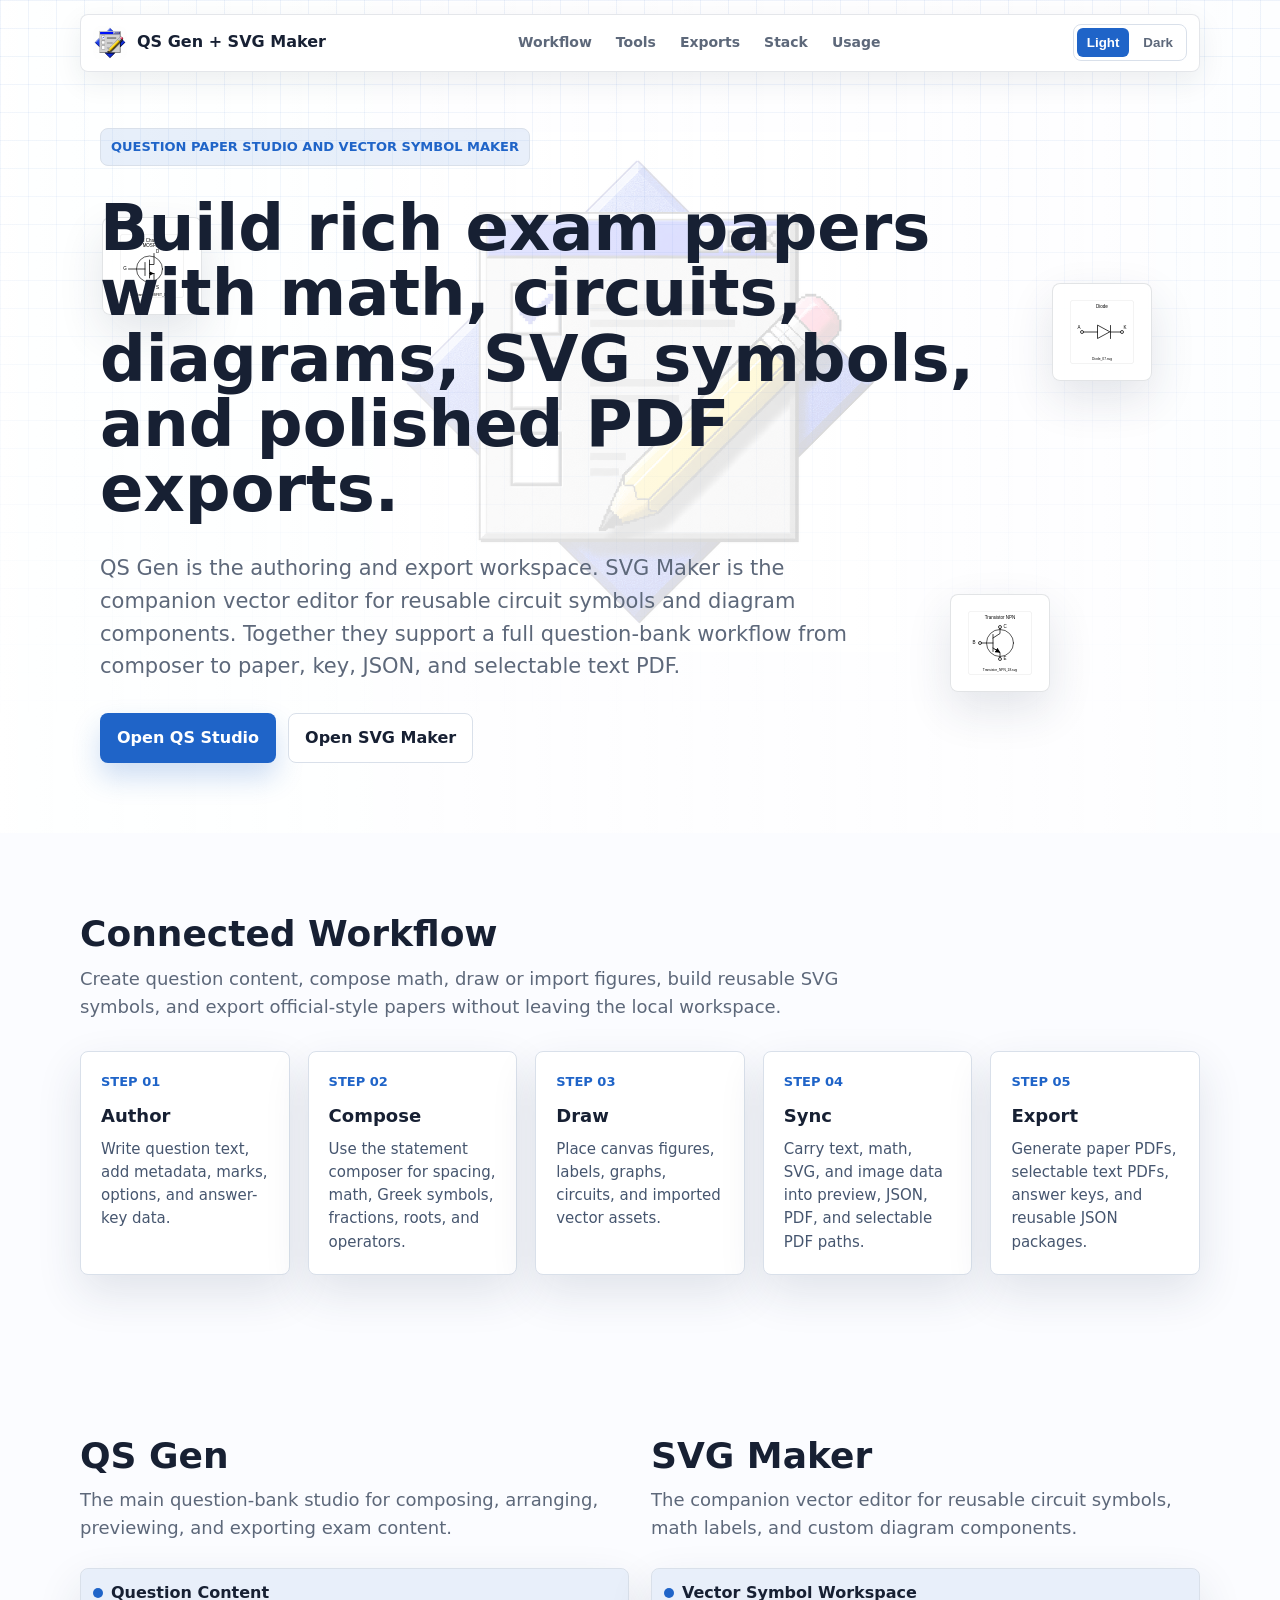
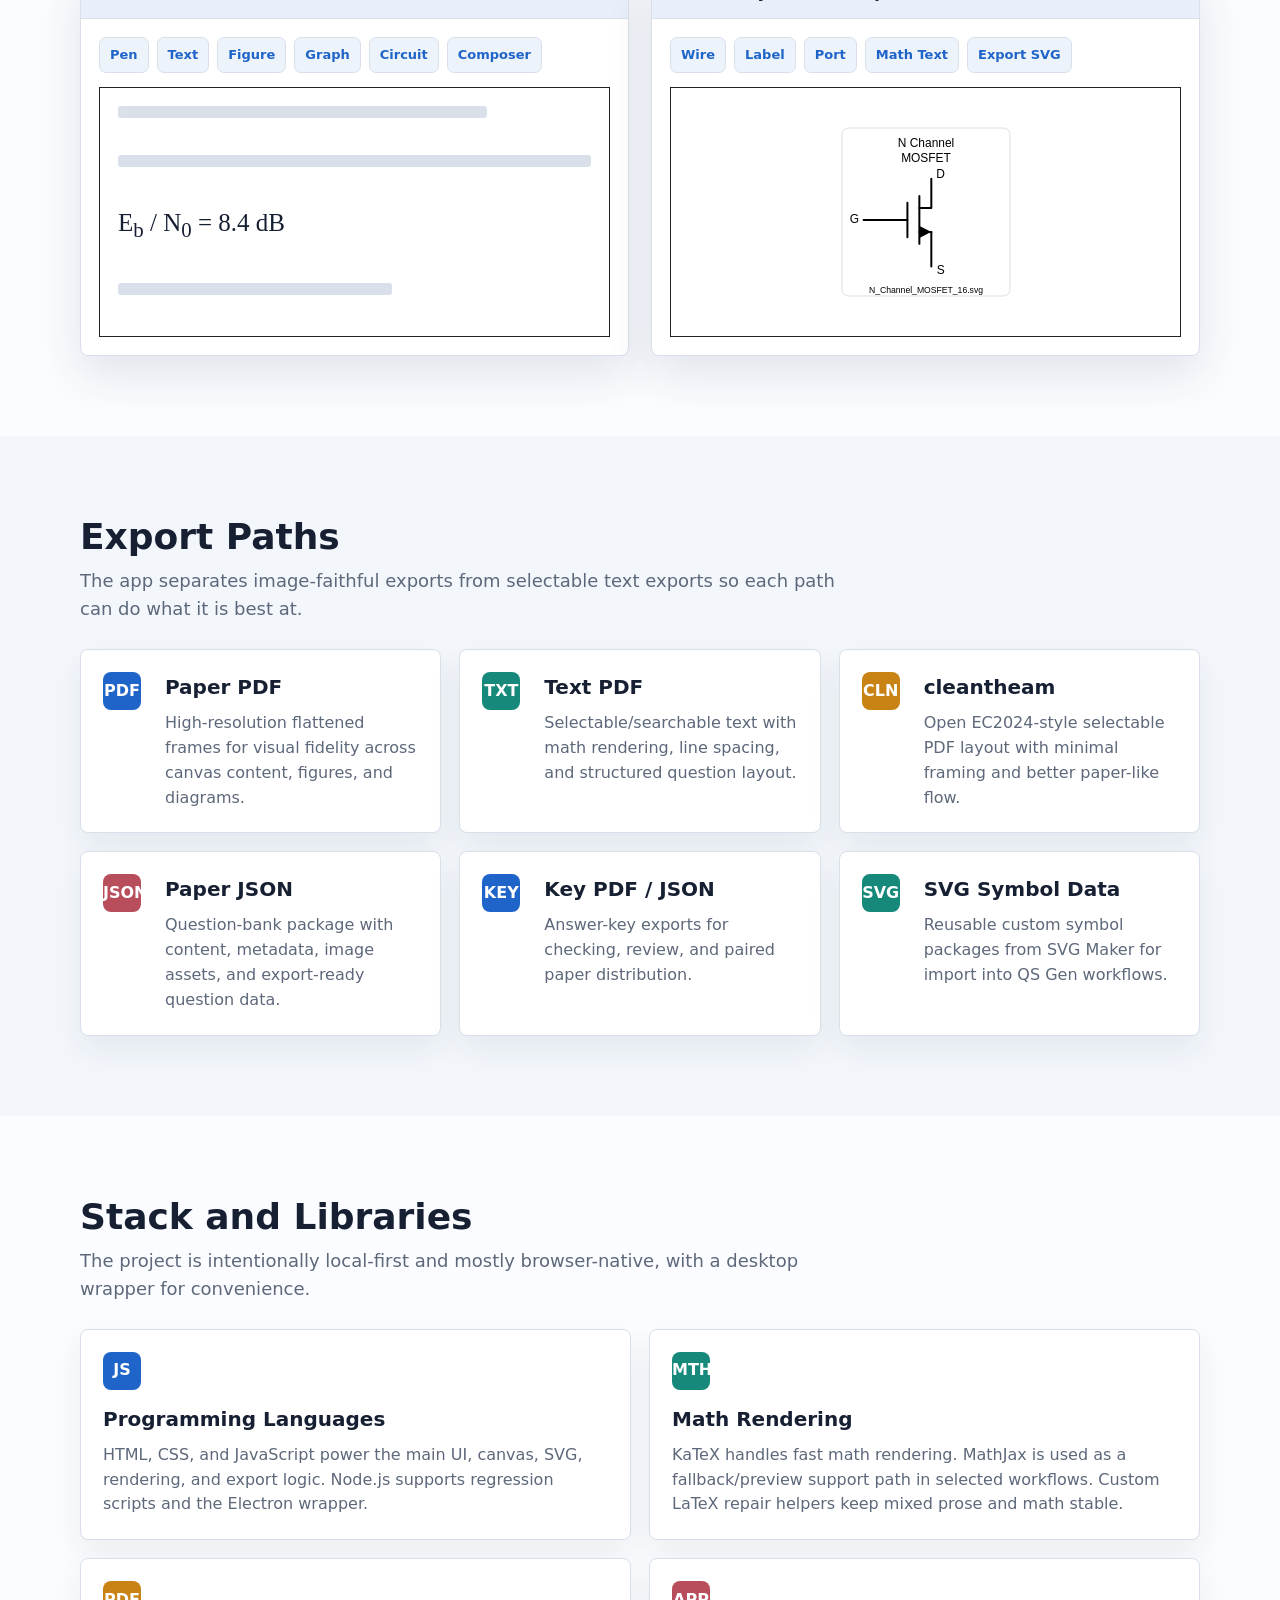
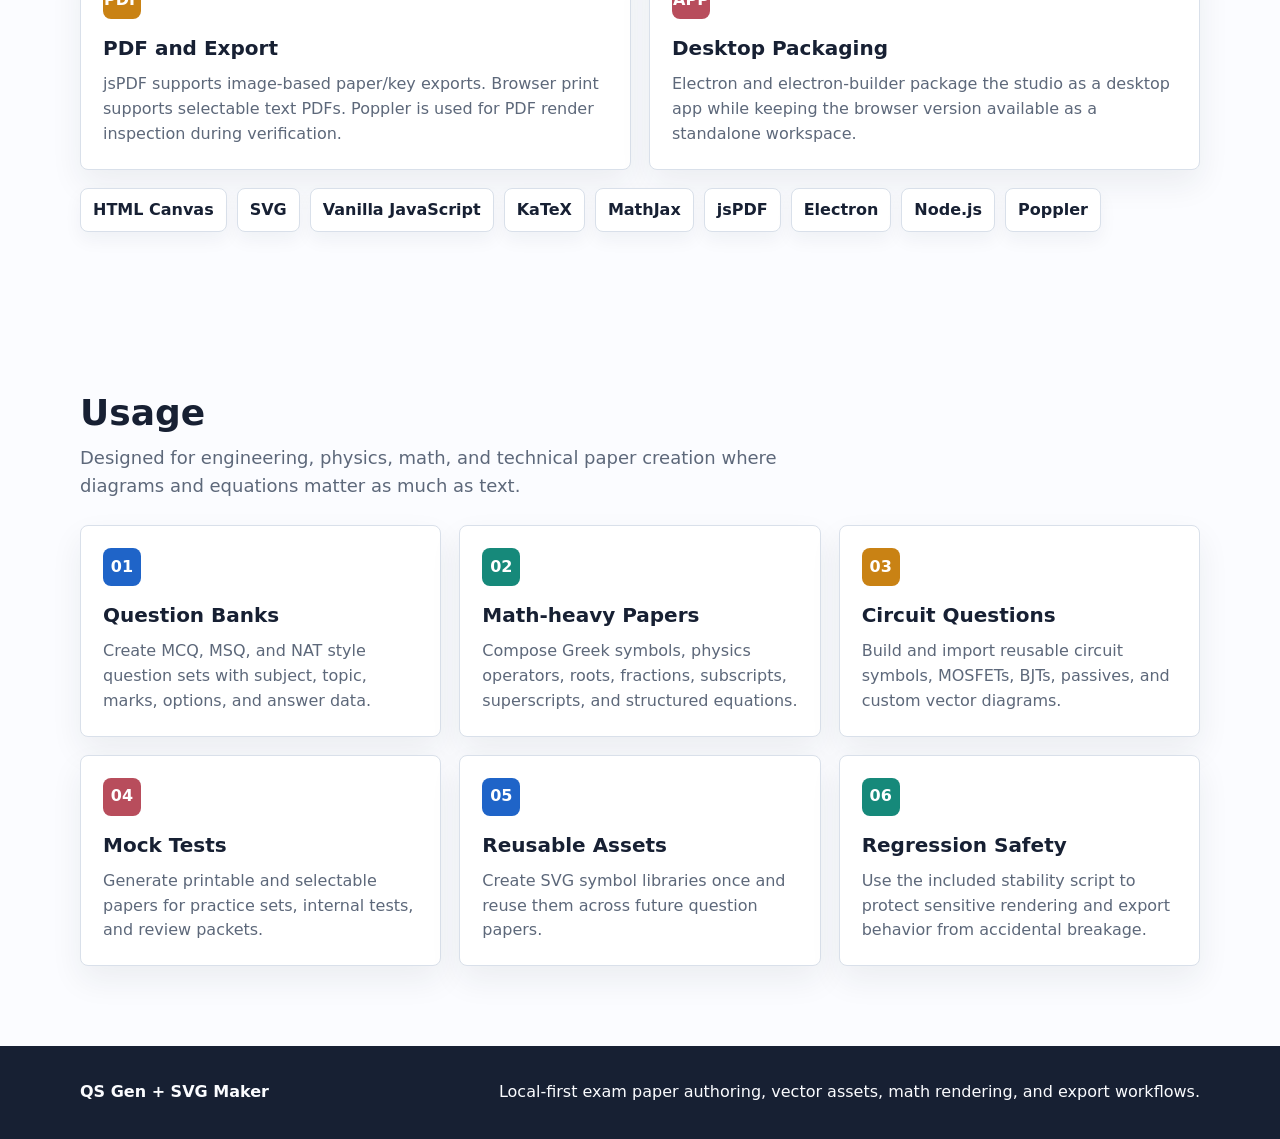
==== qs-gen-svg-maker-landing.html @ 80ef7732 "Publish QS Studio browser release" ====
<!doctype html>
<html lang="en">
<head>
  <meta charset="utf-8">
  <meta name="viewport" content="width=device-width, initial-scale=1">
  <title>QS Gen and SVG Maker</title>
  <link rel="icon" href="assets/brand/favicon.png">
  <style>
    :root{
      --ink:#172033;
      --muted:#5d687a;
      --paper:#fbfcff;
      --line:#d9e0ea;
      --panel:#ffffff;
      --nav-bg:rgba(255,255,255,.9);
      --nav-border:rgba(35,50,80,.12);
      --soft:#f3f7fc;
      --hero-overlay-a:rgba(255,255,255,.94);
      --hero-overlay-b:rgba(255,255,255,.80);
      --hero-bg:#f7faff;
      --step-bg:#ffffff;
      --step-border:#d9e0ea;
      --step-text:#46566f;
      --blue:#1f64c8;
      --teal:#16897a;
      --amber:#c98214;
      --rose:#b84d5c;
      --shadow:0 18px 45px rgba(35,50,80,.12);
    }
    body.theme-dark{
      --ink:#e9eef8;
      --muted:#aebbd0;
      --paper:#0f1724;
      --line:#2b3a52;
      --panel:#151f2e;
      --nav-bg:rgba(16,24,36,.9);
      --nav-border:rgba(180,200,230,.18);
      --soft:#111b2a;
      --hero-overlay-a:rgba(15,23,36,.94);
      --hero-overlay-b:rgba(15,23,36,.84);
      --hero-bg:#0d1420;
      --step-bg:#162235;
      --step-border:#31435f;
      --step-text:#c2cde0;
      --blue:#6aa8ff;
      --teal:#38c4b2;
      --amber:#f0b252;
      --rose:#ef8190;
      --shadow:0 18px 45px rgba(0,0,0,.28);
    }
    *{box-sizing:border-box}
    html{scroll-behavior:smooth}
    body{
      margin:0;
      background:var(--paper);
      color:var(--ink);
      font:16px/1.55 Inter, ui-sans-serif, system-ui, -apple-system, BlinkMacSystemFont, "Segoe UI", Arial, sans-serif;
      letter-spacing:0;
    }
    a{color:inherit;text-decoration:none}
    img{max-width:100%;display:block}
    .shell{min-height:100vh;overflow:hidden}
    .nav{
      position:fixed;
      left:0;
      right:0;
      top:0;
      z-index:20;
      display:flex;
      justify-content:center;
      padding:14px 20px;
      pointer-events:none;
    }
    .nav-inner{
      width:min(1120px,100%);
      display:flex;
      align-items:center;
      justify-content:space-between;
      gap:18px;
      border:1px solid var(--nav-border);
      background:var(--nav-bg);
      backdrop-filter:blur(18px);
      box-shadow:0 10px 28px rgba(30,45,70,.08);
      border-radius:8px;
      padding:9px 12px;
      pointer-events:auto;
    }
    .brand{display:flex;align-items:center;gap:10px;font-weight:850}
    .brand img{width:34px;height:34px;border-radius:8px}
    .nav-links{display:flex;gap:4px;align-items:center;flex-wrap:wrap;justify-content:flex-end}
    .nav-links a{
      padding:8px 10px;
      border-radius:7px;
      color:var(--muted);
      font-size:14px;
      font-weight:700;
    }
    .nav-links a:hover{background:rgba(31,100,200,.12);color:var(--blue)}
    .theme-toggle{
      display:inline-flex;
      align-items:center;
      gap:4px;
      padding:3px;
      border:1px solid var(--line);
      border-radius:8px;
      background:var(--panel);
    }
    .theme-toggle button{
      appearance:none;
      border:0;
      border-radius:6px;
      padding:7px 10px;
      background:transparent;
      color:var(--muted);
      font-weight:850;
      cursor:pointer;
    }
    .theme-toggle button.active{background:var(--blue);color:#fff}
    .hero{
      position:relative;
      min-height:760px;
      padding:128px 24px 70px;
      display:flex;
      align-items:center;
      justify-content:center;
      isolation:isolate;
      background:
        linear-gradient(90deg, var(--hero-overlay-a), var(--hero-overlay-b)),
        url("assets/brand/qs-studio-icon-1024.png") center 42% / 520px auto no-repeat,
        var(--hero-bg);
    }
    .hero::before{
      content:"";
      position:absolute;
      inset:0;
      background-image:
        linear-gradient(rgba(31,100,200,.08) 1px, transparent 1px),
        linear-gradient(90deg, rgba(31,100,200,.08) 1px, transparent 1px);
      background-size:28px 28px;
      mask-image:linear-gradient(to bottom, rgba(0,0,0,.9), transparent 88%);
      z-index:-2;
    }
    .hero-symbol{
      position:absolute;
      width:100px;
      padding:16px;
      border:1px solid rgba(23,32,51,.12);
      border-radius:8px;
      background:var(--nav-bg);
      box-shadow:var(--shadow);
      animation:floatSymbol 8s ease-in-out infinite;
    }
    .hero-symbol img{height:64px;object-fit:contain;margin:auto}
    .sym-one{left:8%;top:26%;animation-delay:-1s}
    .sym-two{right:10%;top:34%;animation-delay:-3s}
    .sym-three{right:18%;bottom:17%;animation-delay:-5s}
    @keyframes floatSymbol{
      0%,100%{transform:translateY(0)}
      50%{transform:translateY(-14px)}
    }
    .hero-content{
      width:min(1080px,100%);
      text-align:left;
      display:grid;
      gap:30px;
      position:relative;
      z-index:2;
    }
    .eyebrow{
      display:inline-flex;
      align-items:center;
      gap:8px;
      width:max-content;
      border:1px solid var(--line);
      background:rgba(31,100,200,.10);
      color:var(--blue);
      padding:8px 10px;
      border-radius:8px;
      font-weight:800;
      font-size:13px;
      text-transform:uppercase;
    }
    h1{
      margin:0;
      max-width:920px;
      font-size:64px;
      line-height:1.02;
      letter-spacing:0;
    }
    .hero p{
      max-width:780px;
      margin:0;
      color:var(--muted);
      font-size:21px;
      line-height:1.55;
    }
    .hero-actions{display:flex;gap:12px;flex-wrap:wrap}
    .btn{
      display:inline-flex;
      align-items:center;
      gap:8px;
      border:1px solid transparent;
      border-radius:8px;
      padding:12px 16px;
      font-weight:850;
      transition:transform .2s ease, box-shadow .2s ease, background .2s ease;
    }
    .btn:hover{transform:translateY(-2px)}
    .btn.primary{background:var(--blue);color:white;box-shadow:0 14px 28px rgba(31,100,200,.22)}
    .btn.secondary{background:var(--panel);border-color:var(--line);color:var(--ink)}
    section{padding:80px 24px}
    .wrap{width:min(1120px,100%);margin:0 auto}
    .section-head{display:grid;gap:10px;margin-bottom:26px}
    .section-head h2{margin:0;font-size:36px;line-height:1.15}
    .section-head p{margin:0;color:var(--muted);max-width:780px;font-size:18px}
    .grid{display:grid;gap:18px}
    .grid.cols-3{grid-template-columns:repeat(3,minmax(0,1fr))}
    .grid.cols-2{grid-template-columns:repeat(2,minmax(0,1fr))}
    .card{
      background:var(--panel);
      border:1px solid var(--line);
      border-radius:8px;
      padding:22px;
      box-shadow:0 14px 32px rgba(24,38,63,.07);
      transition:transform .25s ease, border-color .25s ease, box-shadow .25s ease;
    }
    .card:hover{
      transform:translateY(-5px);
      border-color:var(--blue);
      box-shadow:0 18px 42px rgba(24,38,63,.11);
    }
    .icon{
      width:38px;
      height:38px;
      display:grid;
      place-items:center;
      border-radius:8px;
      color:#fff;
      font-weight:900;
      margin-bottom:14px;
    }
    .blue{background:var(--blue)}
    .teal{background:var(--teal)}
    .amber{background:var(--amber)}
    .rose{background:var(--rose)}
    .card h3{margin:0 0 8px;font-size:20px}
    .card p{margin:0;color:var(--muted)}
    .workflow{position:relative;overflow:hidden}
    .flow{
      display:grid;
      grid-template-columns:repeat(5,minmax(0,1fr));
      gap:18px;
      margin-top:30px;
    }
    .step{
      border:1px solid var(--step-border);
      border-radius:8px;
      padding:20px;
      background:var(--step-bg);
      box-shadow:var(--shadow);
      min-height:166px;
      position:relative;
      transition:transform .25s ease, border-color .25s ease, box-shadow .25s ease;
    }
    .step:hover{
      transform:translateY(-5px);
      border-color:var(--blue);
    }
    .step strong{
      display:block;
      color:var(--blue);
      margin-bottom:10px;
      font-size:13px;
      text-transform:uppercase;
    }
    .step h3{margin:0 0 8px;font-size:18px}
    .step p{margin:0;color:var(--step-text);font-size:15px;line-height:1.55}
    .split{
      display:grid;
      grid-template-columns:1fr 1fr;
      gap:22px;
      align-items:start;
    }
    .mock{
      background:var(--panel);
      border:1px solid var(--line);
      border-radius:8px;
      overflow:hidden;
      box-shadow:var(--shadow);
    }
    .mock-head{
      display:flex;
      gap:8px;
      align-items:center;
      padding:12px;
      background:rgba(31,100,200,.10);
      border-bottom:1px solid var(--line);
      font-weight:850;
    }
    .dot{width:10px;height:10px;border-radius:50%;background:var(--blue)}
    .mock-body{padding:18px;display:grid;gap:14px}
    .tool-row{display:flex;gap:8px;flex-wrap:wrap}
    .tool{
      border:1px solid var(--line);
      color:var(--blue);
      padding:7px 10px;
      border-radius:7px;
      font-size:13px;
      font-weight:800;
      background:rgba(31,100,200,.08);
    }
    .paper-preview{
      min-height:250px;
      border:1px solid #222;
      background:var(--panel);
      padding:18px;
      font-family:"Times New Roman", serif;
      display:grid;
      gap:14px;
    }
    .qline{height:12px;background:var(--line);border-radius:3px}
    .qline.short{width:58%}
    .qline.mid{width:78%}
    .formula{font-size:25px;color:var(--ink)}
    .stack-list{
      display:flex;
      flex-wrap:wrap;
      gap:10px;
      margin-top:18px;
    }
    .pill{
      background:var(--panel);
      border:1px solid var(--line);
      border-radius:8px;
      padding:9px 12px;
      font-weight:800;
      color:var(--ink);
      box-shadow:0 8px 18px rgba(24,38,63,.05);
    }
    .exports{
      background:var(--soft);
    }
    .export-card{
      display:grid;
      grid-template-columns:48px 1fr;
      gap:14px;
      align-items:start;
    }
    .export-card .icon{margin:0}
    .footer{
      padding:34px 24px;
      background:var(--ink);
      color:var(--paper);
    }
    .footer .wrap{display:flex;justify-content:space-between;gap:18px;align-items:center;flex-wrap:wrap}
    .reveal{
      opacity:0;
      transform:translateY(22px);
      transition:opacity .65s ease, transform .65s ease;
    }
    .reveal.visible{opacity:1;transform:translateY(0)}
    @media (max-width:900px){
      h1{font-size:46px}
      .hero p{font-size:18px}
      .grid.cols-3,.grid.cols-2,.split,.flow{grid-template-columns:1fr}
      .hero-symbol{display:none}
      .nav-inner{align-items:flex-start}
      .nav-links{display:none}
    }
    @media (max-width:560px){
      .hero{min-height:680px;padding-top:108px}
      h1{font-size:36px}
      section{padding:58px 18px}
      .section-head h2{font-size:29px}
      .btn{width:100%;justify-content:center}
    }
    @media (prefers-reduced-motion:reduce){
      html{scroll-behavior:auto}
      .hero-symbol,.reveal,.btn,.card{animation:none;transition:none}
      .reveal{opacity:1;transform:none}
    }
  </style>
</head>
<body>
  <div class="shell">
    <nav class="nav">
      <div class="nav-inner">
        <a class="brand" href="#top">
          <img src="assets/brand/qs-studio-icon-128.png" alt="QS Studio icon">
          <span>QS Gen + SVG Maker</span>
        </a>
        <div class="nav-links" aria-label="Page navigation">
          <a href="#workflow">Workflow</a>
          <a href="#tools">Tools</a>
          <a href="#exports">Exports</a>
          <a href="#stack">Stack</a>
          <a href="#usage">Usage</a>
        </div>
        <div class="theme-toggle" aria-label="Theme switcher">
          <button type="button" class="active" data-theme-choice="light">Light</button>
          <button type="button" data-theme-choice="dark">Dark</button>
        </div>
      </div>
    </nav>

    <header class="hero" id="top">
      <div class="hero-symbol sym-one"><img src="assets/symbols/N_Channel_MOSFET_01(1).svg" alt="MOSFET symbol"></div>
      <div class="hero-symbol sym-two"><img src="assets/symbols/Diode_07(1).svg" alt="Diode symbol"></div>
      <div class="hero-symbol sym-three"><img src="assets/symbols/Transistor_NPN_18.svg" alt="Transistor symbol"></div>
      <div class="hero-content reveal">
        <span class="eyebrow">Question paper studio and vector symbol maker</span>
        <h1>Build rich exam papers with math, circuits, diagrams, SVG symbols, and polished PDF exports.</h1>
        <p>QS Gen is the authoring and export workspace. SVG Maker is the companion vector editor for reusable circuit symbols and diagram components. Together they support a full question-bank workflow from composer to paper, key, JSON, and selectable text PDF.</p>
        <div class="hero-actions">
          <a class="btn primary" href="qs_studio.html">Open QS Studio</a>
          <a class="btn secondary" href="svg_symbol_maker.html">Open SVG Maker</a>
        </div>
      </div>
    </header>

    <section id="workflow">
      <div class="wrap">
        <div class="section-head reveal">
          <h2>Connected Workflow</h2>
          <p>Create question content, compose math, draw or import figures, build reusable SVG symbols, and export official-style papers without leaving the local workspace.</p>
        </div>
        <div class="flow reveal">
          <div class="step"><strong>Step 01</strong><h3>Author</h3><p>Write question text, add metadata, marks, options, and answer-key data.</p></div>
          <div class="step"><strong>Step 02</strong><h3>Compose</h3><p>Use the statement composer for spacing, math, Greek symbols, fractions, roots, and operators.</p></div>
          <div class="step"><strong>Step 03</strong><h3>Draw</h3><p>Place canvas figures, labels, graphs, circuits, and imported vector assets.</p></div>
          <div class="step"><strong>Step 04</strong><h3>Sync</h3><p>Carry text, math, SVG, and image data into preview, JSON, PDF, and selectable PDF paths.</p></div>
          <div class="step"><strong>Step 05</strong><h3>Export</h3><p>Generate paper PDFs, selectable text PDFs, answer keys, and reusable JSON packages.</p></div>
        </div>
      </div>
    </section>

    <section id="tools">
      <div class="wrap split">
        <div class="reveal">
          <div class="section-head">
            <h2>QS Gen</h2>
            <p>The main question-bank studio for composing, arranging, previewing, and exporting exam content.</p>
          </div>
          <div class="mock">
            <div class="mock-head"><span class="dot"></span><span>Question Content</span></div>
            <div class="mock-body">
              <div class="tool-row">
                <span class="tool">Pen</span><span class="tool">Text</span><span class="tool">Figure</span><span class="tool">Graph</span><span class="tool">Circuit</span><span class="tool">Composer</span>
              </div>
              <div class="paper-preview">
                <div class="qline mid"></div>
                <div class="qline"></div>
                <div class="formula">E<sub>b</sub> / N<sub>0</sub> = 8.4 dB</div>
                <div class="qline short"></div>
              </div>
            </div>
          </div>
        </div>
        <div class="reveal">
          <div class="section-head">
            <h2>SVG Maker</h2>
            <p>The companion vector editor for reusable circuit symbols, math labels, and custom diagram components.</p>
          </div>
          <div class="mock">
            <div class="mock-head"><span class="dot"></span><span>Vector Symbol Workspace</span></div>
            <div class="mock-body">
              <div class="tool-row">
                <span class="tool">Wire</span><span class="tool">Label</span><span class="tool">Port</span><span class="tool">Math Text</span><span class="tool">Export SVG</span>
              </div>
              <div class="paper-preview" style="place-items:center">
                <img src="assets/symbols/N_Channel_MOSFET_16(1).svg" alt="N channel MOSFET symbol" style="height:170px;object-fit:contain">
              </div>
            </div>
          </div>
        </div>
      </div>
    </section>

    <section id="exports" class="exports">
      <div class="wrap">
        <div class="section-head reveal">
          <h2>Export Paths</h2>
          <p>The app separates image-faithful exports from selectable text exports so each path can do what it is best at.</p>
        </div>
        <div class="grid cols-3">
          <div class="card export-card reveal"><div class="icon blue">PDF</div><div><h3>Paper PDF</h3><p>High-resolution flattened frames for visual fidelity across canvas content, figures, and diagrams.</p></div></div>
          <div class="card export-card reveal"><div class="icon teal">TXT</div><div><h3>Text PDF</h3><p>Selectable/searchable text with math rendering, line spacing, and structured question layout.</p></div></div>
          <div class="card export-card reveal"><div class="icon amber">CLN</div><div><h3>cleantheam</h3><p>Open EC2024-style selectable PDF layout with minimal framing and better paper-like flow.</p></div></div>
          <div class="card export-card reveal"><div class="icon rose">JSON</div><div><h3>Paper JSON</h3><p>Question-bank package with content, metadata, image assets, and export-ready question data.</p></div></div>
          <div class="card export-card reveal"><div class="icon blue">KEY</div><div><h3>Key PDF / JSON</h3><p>Answer-key exports for checking, review, and paired paper distribution.</p></div></div>
          <div class="card export-card reveal"><div class="icon teal">SVG</div><div><h3>SVG Symbol Data</h3><p>Reusable custom symbol packages from SVG Maker for import into QS Gen workflows.</p></div></div>
        </div>
      </div>
    </section>

    <section id="stack">
      <div class="wrap">
        <div class="section-head reveal">
          <h2>Stack and Libraries</h2>
          <p>The project is intentionally local-first and mostly browser-native, with a desktop wrapper for convenience.</p>
        </div>
        <div class="grid cols-2">
          <div class="card reveal">
            <div class="icon blue">JS</div>
            <h3>Programming Languages</h3>
            <p>HTML, CSS, and JavaScript power the main UI, canvas, SVG, rendering, and export logic. Node.js supports regression scripts and the Electron wrapper.</p>
          </div>
          <div class="card reveal">
            <div class="icon teal">MTH</div>
            <h3>Math Rendering</h3>
            <p>KaTeX handles fast math rendering. MathJax is used as a fallback/preview support path in selected workflows. Custom LaTeX repair helpers keep mixed prose and math stable.</p>
          </div>
          <div class="card reveal">
            <div class="icon amber">PDF</div>
            <h3>PDF and Export</h3>
            <p>jsPDF supports image-based paper/key exports. Browser print supports selectable text PDFs. Poppler is used for PDF render inspection during verification.</p>
          </div>
          <div class="card reveal">
            <div class="icon rose">APP</div>
            <h3>Desktop Packaging</h3>
            <p>Electron and electron-builder package the studio as a desktop app while keeping the browser version available as a standalone workspace.</p>
          </div>
        </div>
        <div class="stack-list reveal">
          <span class="pill">HTML Canvas</span>
          <span class="pill">SVG</span>
          <span class="pill">Vanilla JavaScript</span>
          <span class="pill">KaTeX</span>
          <span class="pill">MathJax</span>
          <span class="pill">jsPDF</span>
          <span class="pill">Electron</span>
          <span class="pill">Node.js</span>
          <span class="pill">Poppler</span>
        </div>
      </div>
    </section>

    <section id="usage">
      <div class="wrap">
        <div class="section-head reveal">
          <h2>Usage</h2>
          <p>Designed for engineering, physics, math, and technical paper creation where diagrams and equations matter as much as text.</p>
        </div>
        <div class="grid cols-3">
          <div class="card reveal"><div class="icon blue">01</div><h3>Question Banks</h3><p>Create MCQ, MSQ, and NAT style question sets with subject, topic, marks, options, and answer data.</p></div>
          <div class="card reveal"><div class="icon teal">02</div><h3>Math-heavy Papers</h3><p>Compose Greek symbols, physics operators, roots, fractions, subscripts, superscripts, and structured equations.</p></div>
          <div class="card reveal"><div class="icon amber">03</div><h3>Circuit Questions</h3><p>Build and import reusable circuit symbols, MOSFETs, BJTs, passives, and custom vector diagrams.</p></div>
          <div class="card reveal"><div class="icon rose">04</div><h3>Mock Tests</h3><p>Generate printable and selectable papers for practice sets, internal tests, and review packets.</p></div>
          <div class="card reveal"><div class="icon blue">05</div><h3>Reusable Assets</h3><p>Create SVG symbol libraries once and reuse them across future question papers.</p></div>
          <div class="card reveal"><div class="icon teal">06</div><h3>Regression Safety</h3><p>Use the included stability script to protect sensitive rendering and export behavior from accidental breakage.</p></div>
        </div>
      </div>
    </section>

    <footer class="footer">
      <div class="wrap">
        <strong>QS Gen + SVG Maker</strong>
        <span>Local-first exam paper authoring, vector assets, math rendering, and export workflows.</span>
      </div>
    </footer>
  </div>

  <script>
    const themeKey = 'qs_landing_theme_v1';
    const themeButtons = [...document.querySelectorAll('[data-theme-choice]')];
    function setLandingTheme(theme){
      const clean = theme === 'dark' ? 'dark' : 'light';
      document.body.classList.toggle('theme-dark', clean === 'dark');
      themeButtons.forEach(button => {
        button.classList.toggle('active', button.dataset.themeChoice === clean);
      });
      try{ localStorage.setItem(themeKey, clean); }catch(_){}
    }
    let savedTheme = 'light';
    try{
      savedTheme = localStorage.getItem(themeKey) || (window.matchMedia?.('(prefers-color-scheme: dark)').matches ? 'dark' : 'light');
    }catch(_){}
    setLandingTheme(savedTheme);
    themeButtons.forEach(button => {
      button.addEventListener('click', () => setLandingTheme(button.dataset.themeChoice));
    });

    const observer = new IntersectionObserver(entries => {
      entries.forEach(entry => {
        if(entry.isIntersecting) entry.target.classList.add('visible');
      });
    }, { threshold: 0.12 });
    document.querySelectorAll('.reveal').forEach(el => observer.observe(el));
  </script>
</body>
</html>
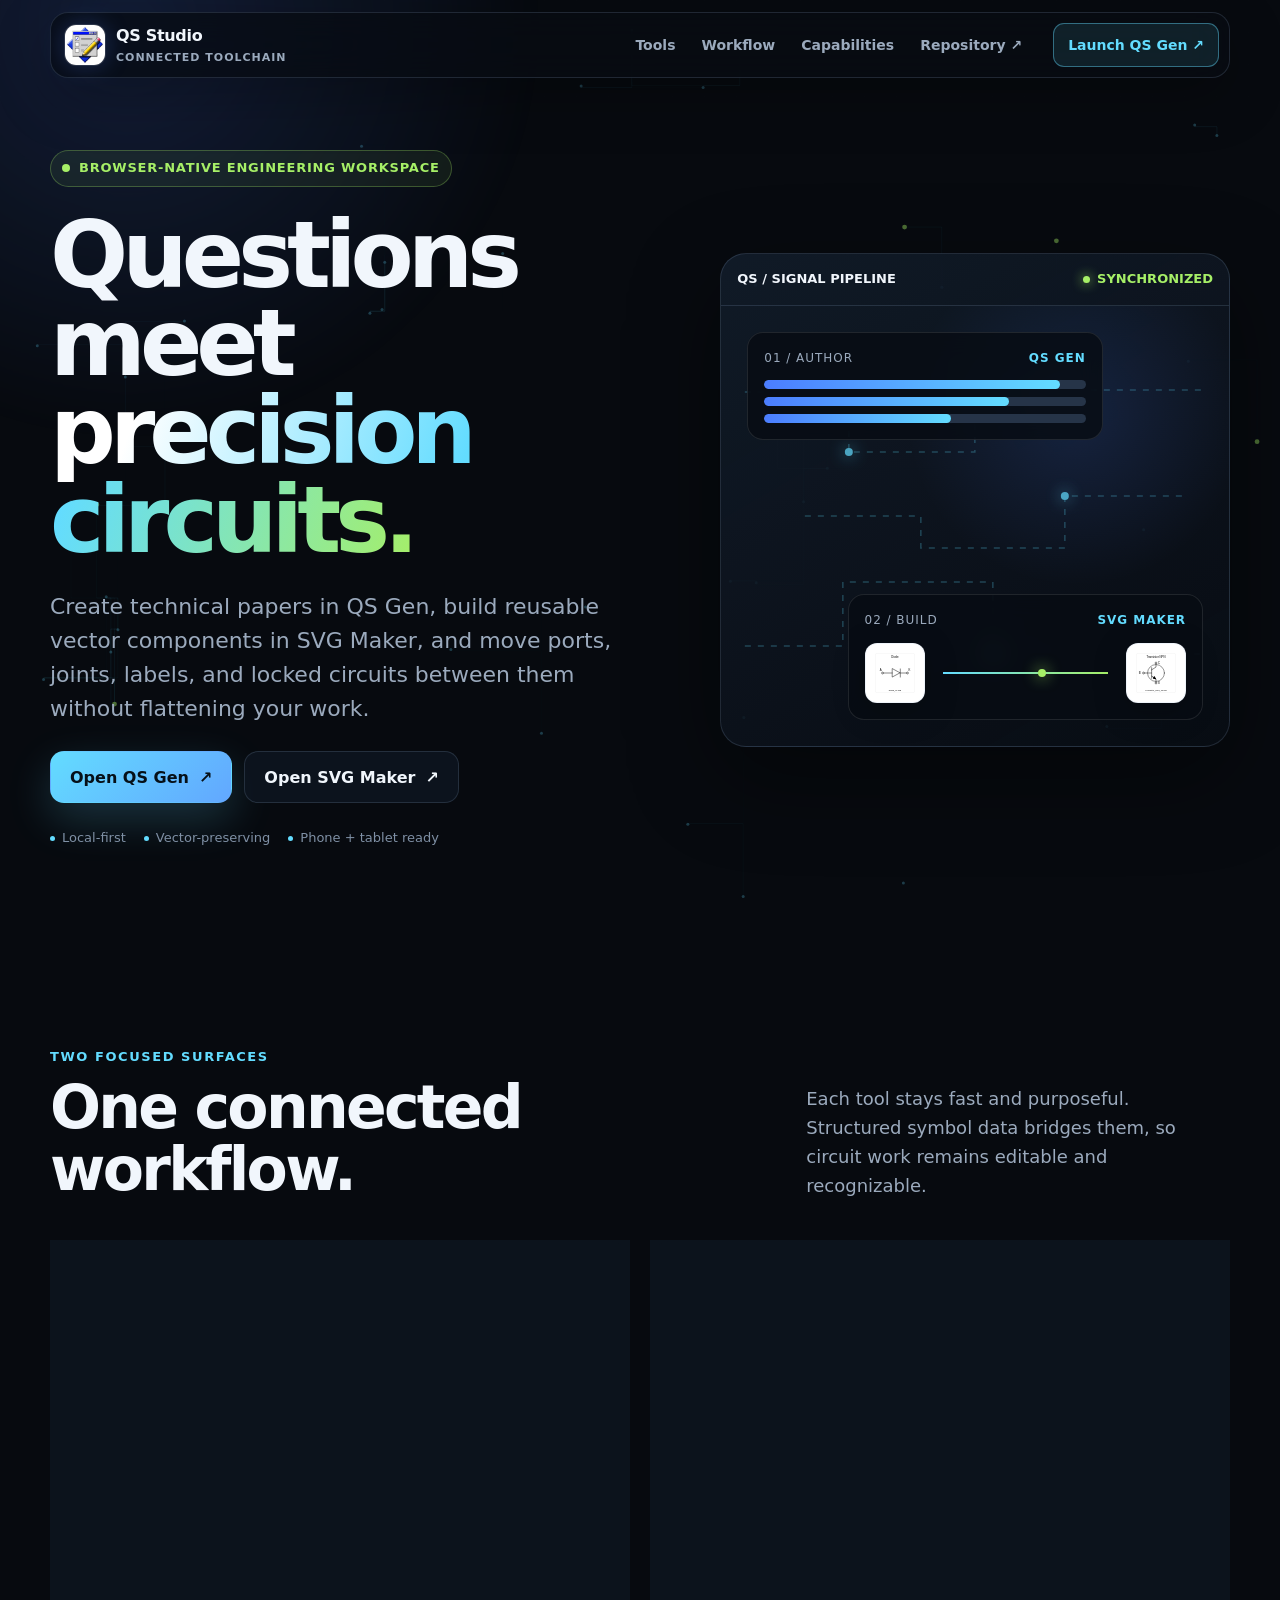
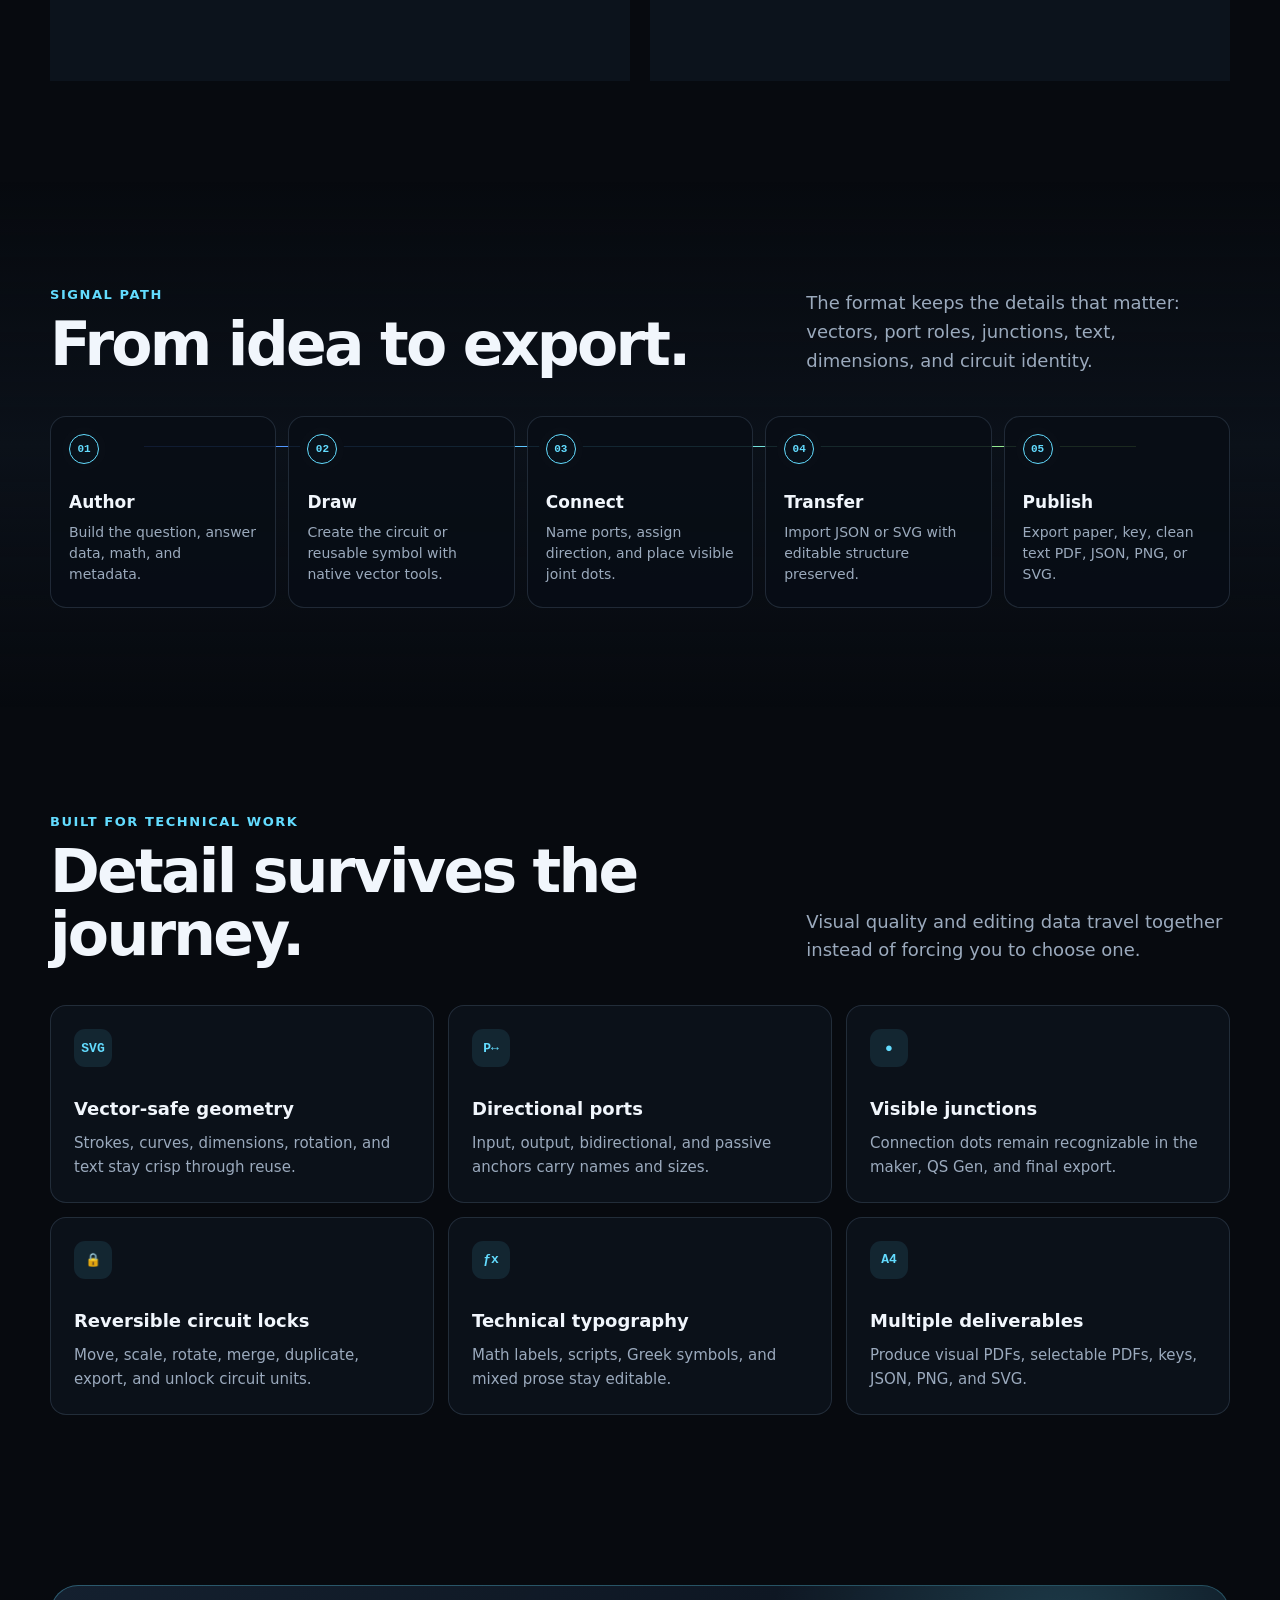
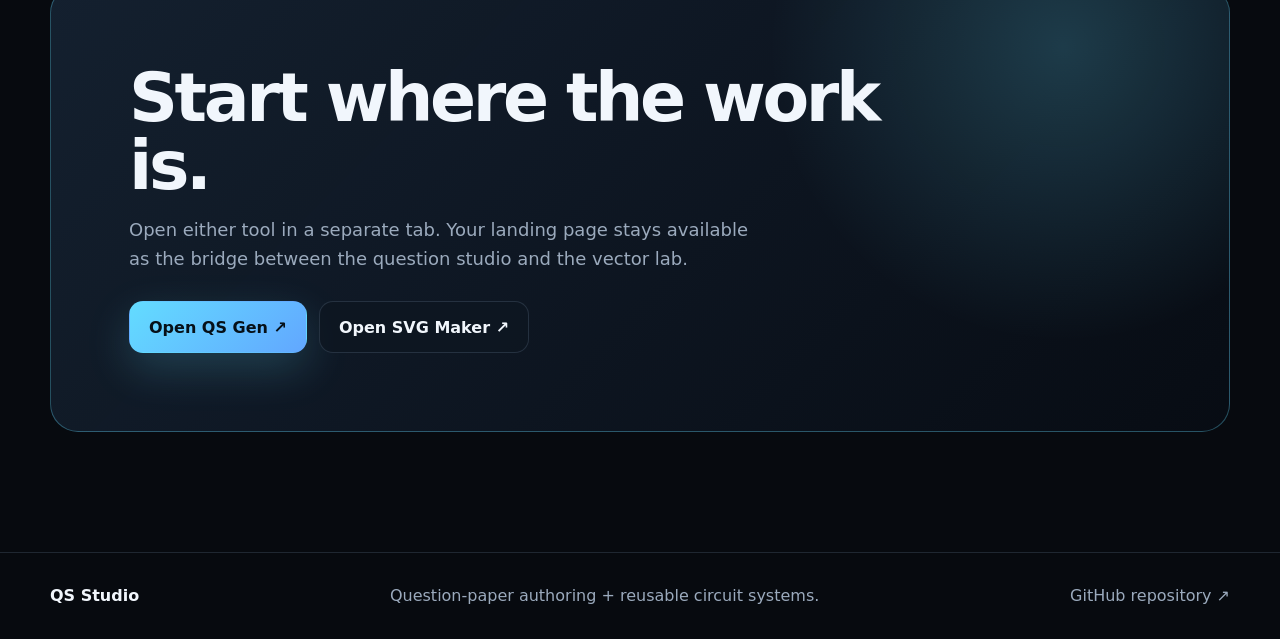
==== commit 1e1295d3: "Fix SVG circuit editing and refresh landing page" ====
--- a/qs-gen-svg-maker-landing.html
+++ b/qs-gen-svg-maker-landing.html
@@ -2,590 +2,46 @@
 <html lang="en">
 <head>
   <meta charset="utf-8">
-  <meta name="viewport" content="width=device-width, initial-scale=1">
-  <title>QS Gen and SVG Maker</title>
+  <meta name="viewport" content="width=device-width,initial-scale=1,viewport-fit=cover">
+  <meta name="theme-color" content="#070a0f">
+  <title>QS Studio — Question Paper + SVG Circuit Tools</title>
+  <meta name="description" content="A connected browser workspace for technical question papers, circuit figures, reusable SVG symbols, and precision exports.">
   <link rel="icon" href="assets/brand/favicon.png">
+  <link rel="apple-touch-icon" href="assets/brand/qs-studio-icon-256.png">
   <style>
-    :root{
-      --ink:#172033;
-      --muted:#5d687a;
-      --paper:#fbfcff;
-      --line:#d9e0ea;
-      --panel:#ffffff;
-      --nav-bg:rgba(255,255,255,.9);
-      --nav-border:rgba(35,50,80,.12);
-      --soft:#f3f7fc;
-      --hero-overlay-a:rgba(255,255,255,.94);
-      --hero-overlay-b:rgba(255,255,255,.80);
-      --hero-bg:#f7faff;
-      --step-bg:#ffffff;
-      --step-border:#d9e0ea;
-      --step-text:#46566f;
-      --blue:#1f64c8;
-      --teal:#16897a;
-      --amber:#c98214;
-      --rose:#b84d5c;
-      --shadow:0 18px 45px rgba(35,50,80,.12);
-    }
-    body.theme-dark{
-      --ink:#e9eef8;
-      --muted:#aebbd0;
-      --paper:#0f1724;
-      --line:#2b3a52;
-      --panel:#151f2e;
-      --nav-bg:rgba(16,24,36,.9);
-      --nav-border:rgba(180,200,230,.18);
-      --soft:#111b2a;
-      --hero-overlay-a:rgba(15,23,36,.94);
-      --hero-overlay-b:rgba(15,23,36,.84);
-      --hero-bg:#0d1420;
-      --step-bg:#162235;
-      --step-border:#31435f;
-      --step-text:#c2cde0;
-      --blue:#6aa8ff;
-      --teal:#38c4b2;
-      --amber:#f0b252;
-      --rose:#ef8190;
-      --shadow:0 18px 45px rgba(0,0,0,.28);
-    }
-    *{box-sizing:border-box}
-    html{scroll-behavior:smooth}
-    body{
-      margin:0;
-      background:var(--paper);
-      color:var(--ink);
-      font:16px/1.55 Inter, ui-sans-serif, system-ui, -apple-system, BlinkMacSystemFont, "Segoe UI", Arial, sans-serif;
-      letter-spacing:0;
-    }
-    a{color:inherit;text-decoration:none}
-    img{max-width:100%;display:block}
-    .shell{min-height:100vh;overflow:hidden}
-    .nav{
-      position:fixed;
-      left:0;
-      right:0;
-      top:0;
-      z-index:20;
-      display:flex;
-      justify-content:center;
-      padding:14px 20px;
-      pointer-events:none;
-    }
-    .nav-inner{
-      width:min(1120px,100%);
-      display:flex;
-      align-items:center;
-      justify-content:space-between;
-      gap:18px;
-      border:1px solid var(--nav-border);
-      background:var(--nav-bg);
-      backdrop-filter:blur(18px);
-      box-shadow:0 10px 28px rgba(30,45,70,.08);
-      border-radius:8px;
-      padding:9px 12px;
-      pointer-events:auto;
-    }
-    .brand{display:flex;align-items:center;gap:10px;font-weight:850}
-    .brand img{width:34px;height:34px;border-radius:8px}
-    .nav-links{display:flex;gap:4px;align-items:center;flex-wrap:wrap;justify-content:flex-end}
-    .nav-links a{
-      padding:8px 10px;
-      border-radius:7px;
-      color:var(--muted);
-      font-size:14px;
-      font-weight:700;
-    }
-    .nav-links a:hover{background:rgba(31,100,200,.12);color:var(--blue)}
-    .theme-toggle{
-      display:inline-flex;
-      align-items:center;
-      gap:4px;
-      padding:3px;
-      border:1px solid var(--line);
-      border-radius:8px;
-      background:var(--panel);
-    }
-    .theme-toggle button{
-      appearance:none;
-      border:0;
-      border-radius:6px;
-      padding:7px 10px;
-      background:transparent;
-      color:var(--muted);
-      font-weight:850;
-      cursor:pointer;
-    }
-    .theme-toggle button.active{background:var(--blue);color:#fff}
-    .hero{
-      position:relative;
-      min-height:760px;
-      padding:128px 24px 70px;
-      display:flex;
-      align-items:center;
-      justify-content:center;
-      isolation:isolate;
-      background:
-        linear-gradient(90deg, var(--hero-overlay-a), var(--hero-overlay-b)),
-        url("assets/brand/qs-studio-icon-1024.png") center 42% / 520px auto no-repeat,
-        var(--hero-bg);
-    }
-    .hero::before{
-      content:"";
-      position:absolute;
-      inset:0;
-      background-image:
-        linear-gradient(rgba(31,100,200,.08) 1px, transparent 1px),
-        linear-gradient(90deg, rgba(31,100,200,.08) 1px, transparent 1px);
-      background-size:28px 28px;
-      mask-image:linear-gradient(to bottom, rgba(0,0,0,.9), transparent 88%);
-      z-index:-2;
-    }
-    .hero-symbol{
-      position:absolute;
-      width:100px;
-      padding:16px;
-      border:1px solid rgba(23,32,51,.12);
-      border-radius:8px;
-      background:var(--nav-bg);
-      box-shadow:var(--shadow);
-      animation:floatSymbol 8s ease-in-out infinite;
-    }
-    .hero-symbol img{height:64px;object-fit:contain;margin:auto}
-    .sym-one{left:8%;top:26%;animation-delay:-1s}
-    .sym-two{right:10%;top:34%;animation-delay:-3s}
-    .sym-three{right:18%;bottom:17%;animation-delay:-5s}
-    @keyframes floatSymbol{
-      0%,100%{transform:translateY(0)}
-      50%{transform:translateY(-14px)}
-    }
-    .hero-content{
-      width:min(1080px,100%);
-      text-align:left;
-      display:grid;
-      gap:30px;
-      position:relative;
-      z-index:2;
-    }
-    .eyebrow{
-      display:inline-flex;
-      align-items:center;
-      gap:8px;
-      width:max-content;
-      border:1px solid var(--line);
-      background:rgba(31,100,200,.10);
-      color:var(--blue);
-      padding:8px 10px;
-      border-radius:8px;
-      font-weight:800;
-      font-size:13px;
-      text-transform:uppercase;
-    }
-    h1{
-      margin:0;
-      max-width:920px;
-      font-size:64px;
-      line-height:1.02;
-      letter-spacing:0;
-    }
-    .hero p{
-      max-width:780px;
-      margin:0;
-      color:var(--muted);
-      font-size:21px;
-      line-height:1.55;
-    }
-    .hero-actions{display:flex;gap:12px;flex-wrap:wrap}
-    .btn{
-      display:inline-flex;
-      align-items:center;
-      gap:8px;
-      border:1px solid transparent;
-      border-radius:8px;
-      padding:12px 16px;
-      font-weight:850;
-      transition:transform .2s ease, box-shadow .2s ease, background .2s ease;
-    }
-    .btn:hover{transform:translateY(-2px)}
-    .btn.primary{background:var(--blue);color:white;box-shadow:0 14px 28px rgba(31,100,200,.22)}
-    .btn.secondary{background:var(--panel);border-color:var(--line);color:var(--ink)}
-    section{padding:80px 24px}
-    .wrap{width:min(1120px,100%);margin:0 auto}
-    .section-head{display:grid;gap:10px;margin-bottom:26px}
-    .section-head h2{margin:0;font-size:36px;line-height:1.15}
-    .section-head p{margin:0;color:var(--muted);max-width:780px;font-size:18px}
-    .grid{display:grid;gap:18px}
-    .grid.cols-3{grid-template-columns:repeat(3,minmax(0,1fr))}
-    .grid.cols-2{grid-template-columns:repeat(2,minmax(0,1fr))}
-    .card{
-      background:var(--panel);
-      border:1px solid var(--line);
-      border-radius:8px;
-      padding:22px;
-      box-shadow:0 14px 32px rgba(24,38,63,.07);
-      transition:transform .25s ease, border-color .25s ease, box-shadow .25s ease;
-    }
-    .card:hover{
-      transform:translateY(-5px);
-      border-color:var(--blue);
-      box-shadow:0 18px 42px rgba(24,38,63,.11);
-    }
-    .icon{
-      width:38px;
-      height:38px;
-      display:grid;
-      place-items:center;
-      border-radius:8px;
-      color:#fff;
-      font-weight:900;
-      margin-bottom:14px;
-    }
-    .blue{background:var(--blue)}
-    .teal{background:var(--teal)}
-    .amber{background:var(--amber)}
-    .rose{background:var(--rose)}
-    .card h3{margin:0 0 8px;font-size:20px}
-    .card p{margin:0;color:var(--muted)}
-    .workflow{position:relative;overflow:hidden}
-    .flow{
-      display:grid;
-      grid-template-columns:repeat(5,minmax(0,1fr));
-      gap:18px;
-      margin-top:30px;
-    }
-    .step{
-      border:1px solid var(--step-border);
-      border-radius:8px;
-      padding:20px;
-      background:var(--step-bg);
-      box-shadow:var(--shadow);
-      min-height:166px;
-      position:relative;
-      transition:transform .25s ease, border-color .25s ease, box-shadow .25s ease;
-    }
-    .step:hover{
-      transform:translateY(-5px);
-      border-color:var(--blue);
-    }
-    .step strong{
-      display:block;
-      color:var(--blue);
-      margin-bottom:10px;
-      font-size:13px;
-      text-transform:uppercase;
-    }
-    .step h3{margin:0 0 8px;font-size:18px}
-    .step p{margin:0;color:var(--step-text);font-size:15px;line-height:1.55}
-    .split{
-      display:grid;
-      grid-template-columns:1fr 1fr;
-      gap:22px;
-      align-items:start;
-    }
-    .mock{
-      background:var(--panel);
-      border:1px solid var(--line);
-      border-radius:8px;
-      overflow:hidden;
-      box-shadow:var(--shadow);
-    }
-    .mock-head{
-      display:flex;
-      gap:8px;
-      align-items:center;
-      padding:12px;
-      background:rgba(31,100,200,.10);
-      border-bottom:1px solid var(--line);
-      font-weight:850;
-    }
-    .dot{width:10px;height:10px;border-radius:50%;background:var(--blue)}
-    .mock-body{padding:18px;display:grid;gap:14px}
-    .tool-row{display:flex;gap:8px;flex-wrap:wrap}
-    .tool{
-      border:1px solid var(--line);
-      color:var(--blue);
-      padding:7px 10px;
-      border-radius:7px;
-      font-size:13px;
-      font-weight:800;
-      background:rgba(31,100,200,.08);
-    }
-    .paper-preview{
-      min-height:250px;
-      border:1px solid #222;
-      background:var(--panel);
-      padding:18px;
-      font-family:"Times New Roman", serif;
-      display:grid;
-      gap:14px;
-    }
-    .qline{height:12px;background:var(--line);border-radius:3px}
-    .qline.short{width:58%}
-    .qline.mid{width:78%}
-    .formula{font-size:25px;color:var(--ink)}
-    .stack-list{
-      display:flex;
-      flex-wrap:wrap;
-      gap:10px;
-      margin-top:18px;
-    }
-    .pill{
-      background:var(--panel);
-      border:1px solid var(--line);
-      border-radius:8px;
-      padding:9px 12px;
-      font-weight:800;
-      color:var(--ink);
-      box-shadow:0 8px 18px rgba(24,38,63,.05);
-    }
-    .exports{
-      background:var(--soft);
-    }
-    .export-card{
-      display:grid;
-      grid-template-columns:48px 1fr;
-      gap:14px;
-      align-items:start;
-    }
-    .export-card .icon{margin:0}
-    .footer{
-      padding:34px 24px;
-      background:var(--ink);
-      color:var(--paper);
-    }
-    .footer .wrap{display:flex;justify-content:space-between;gap:18px;align-items:center;flex-wrap:wrap}
-    .reveal{
-      opacity:0;
-      transform:translateY(22px);
-      transition:opacity .65s ease, transform .65s ease;
-    }
-    .reveal.visible{opacity:1;transform:translateY(0)}
-    @media (max-width:900px){
-      h1{font-size:46px}
-      .hero p{font-size:18px}
-      .grid.cols-3,.grid.cols-2,.split,.flow{grid-template-columns:1fr}
-      .hero-symbol{display:none}
-      .nav-inner{align-items:flex-start}
-      .nav-links{display:none}
-    }
-    @media (max-width:560px){
-      .hero{min-height:680px;padding-top:108px}
-      h1{font-size:36px}
-      section{padding:58px 18px}
-      .section-head h2{font-size:29px}
-      .btn{width:100%;justify-content:center}
-    }
-    @media (prefers-reduced-motion:reduce){
-      html{scroll-behavior:auto}
-      .hero-symbol,.reveal,.btn,.card{animation:none;transition:none}
-      .reveal{opacity:1;transform:none}
-    }
+    :root{color-scheme:dark;--bg:#070a0f;--panel:rgba(15,22,33,.78);--line:rgba(157,183,219,.17);--line-hot:rgba(100,220,255,.55);--text:#f1f6fc;--muted:#9baabd;--cyan:#63dcff;--blue:#4b7dff;--lime:#a6ef67;--shadow:0 30px 90px rgba(0,0,0,.42);--radius:20px}
+    *{box-sizing:border-box}html{scroll-behavior:smooth;background:var(--bg);scrollbar-color:#324256 #070a0f}body{margin:0;min-width:280px;background:var(--bg);color:var(--text);font:16px/1.6 Inter,ui-sans-serif,system-ui,-apple-system,BlinkMacSystemFont,"Segoe UI",sans-serif;overflow-x:hidden}a{color:inherit;text-decoration:none}button,a{-webkit-tap-highlight-color:transparent}img{display:block;max-width:100%}
+    .skip{position:fixed;left:12px;top:-80px;z-index:100;padding:10px 14px;background:#fff;color:#05080c;border-radius:10px}.skip:focus{top:12px}#circuitField{position:fixed;inset:0;z-index:0;width:100%;height:100%;pointer-events:none;opacity:.58}.noise{position:fixed;inset:0;z-index:1;pointer-events:none;opacity:.24;background-image:linear-gradient(rgba(255,255,255,.018) 1px,transparent 1px),linear-gradient(90deg,rgba(255,255,255,.018) 1px,transparent 1px);background-size:32px 32px;mask-image:linear-gradient(to bottom,#000,transparent 86%)}.scroll-line{position:fixed;inset:0 auto auto 0;z-index:60;width:var(--scroll,0%);height:3px;background:linear-gradient(90deg,var(--blue),var(--cyan),var(--lime));box-shadow:0 0 18px var(--cyan)}.site-shell{position:relative;z-index:2;isolation:isolate}
+    .nav-wrap{position:fixed;inset:max(12px,env(safe-area-inset-top)) 0 auto;z-index:50;padding:0 max(16px,env(safe-area-inset-right)) 0 max(16px,env(safe-area-inset-left));pointer-events:none}.nav{width:min(1180px,100%);min-height:66px;margin:auto;padding:9px 10px 9px 14px;display:flex;align-items:center;gap:20px;border:1px solid var(--line);border-radius:18px;background:rgba(8,12,18,.8);backdrop-filter:blur(22px) saturate(150%);box-shadow:0 18px 55px rgba(0,0,0,.25);pointer-events:auto}.brand{display:flex;align-items:center;gap:11px;font-weight:850;letter-spacing:-.02em;white-space:nowrap}.brand img{width:40px;height:40px;border-radius:11px;box-shadow:0 0 0 1px rgba(255,255,255,.12),0 0 24px rgba(75,125,255,.28)}.brand small{display:block;color:var(--muted);font-size:11px;font-weight:700;letter-spacing:.09em;text-transform:uppercase}.nav-links{display:flex;align-items:center;gap:4px;margin-left:auto}.nav-links a{padding:9px 11px;border-radius:10px;color:var(--muted);font-size:14px;font-weight:720}.nav-links a:hover,.nav-links a:focus-visible{background:rgba(99,220,255,.09);color:var(--text)}.nav-launch{display:inline-flex;align-items:center;gap:8px;padding:10px 14px;border:1px solid rgba(99,220,255,.42);border-radius:11px;background:rgba(99,220,255,.1);color:var(--cyan);font-weight:820;font-size:14px}.nav-launch:hover{background:var(--cyan);color:#061017}
+    .hero{min-height:100svh;padding:150px 24px 94px;display:grid;place-items:center;position:relative}.hero::after{content:"";position:absolute;z-index:-1;width:68vw;height:68vw;max-width:920px;max-height:920px;left:-24vw;top:-32vw;border-radius:50%;background:radial-gradient(circle,rgba(75,125,255,.17),transparent 67%);filter:blur(10px)}.hero-grid{width:min(1180px,100%);display:grid;grid-template-columns:minmax(0,1.08fr) minmax(360px,.92fr);gap:72px;align-items:center}.hero-copy{display:grid;gap:25px}.kicker{width:max-content;max-width:100%;display:inline-flex;align-items:center;gap:9px;padding:7px 11px;border:1px solid rgba(166,239,103,.28);border-radius:999px;background:rgba(166,239,103,.07);color:var(--lime);font-size:13px;font-weight:800;letter-spacing:.06em;text-transform:uppercase}.pulse{width:8px;height:8px;border-radius:50%;background:var(--lime);box-shadow:0 0 0 0 rgba(166,239,103,.5);animation:pulse 2.2s infinite}h1{margin:0;font-size:clamp(48px,7.4vw,92px);line-height:.96;letter-spacing:-.065em;max-width:850px}.gradient{background:linear-gradient(110deg,#fff 12%,var(--cyan) 54%,var(--lime));-webkit-background-clip:text;background-clip:text;color:transparent}.hero-copy>p{max-width:720px;margin:0;color:var(--muted);font-size:clamp(18px,2vw,22px);line-height:1.55}.hero-actions{display:flex;gap:12px;flex-wrap:wrap}.btn{min-height:52px;padding:0 19px;display:inline-flex;align-items:center;justify-content:center;gap:10px;border:1px solid var(--line);border-radius:14px;background:rgba(255,255,255,.035);font-weight:840;transition:transform .2s ease,border-color .2s ease,background .2s ease,box-shadow .2s ease}.btn:hover{transform:translateY(-3px);border-color:var(--line-hot)}.btn.primary{background:linear-gradient(135deg,var(--cyan),#62a7ff);border-color:transparent;color:#061018;box-shadow:0 16px 44px rgba(99,220,255,.2)}.btn.secondary{background:rgba(14,22,34,.82)}.micro{display:flex;gap:18px;flex-wrap:wrap;color:#7f90a5;font-size:13px}.micro span{display:flex;align-items:center;gap:7px}.micro i{width:5px;height:5px;border-radius:50%;background:var(--cyan)}
+    .system-card{position:relative;border:1px solid var(--line);border-radius:26px;background:linear-gradient(150deg,rgba(18,28,42,.9),rgba(8,13,20,.78));box-shadow:var(--shadow);overflow:hidden;transform:perspective(1000px) rotateY(-4deg) rotateX(2deg)}.system-card::before{content:"";position:absolute;inset:0;background:linear-gradient(115deg,transparent 34%,rgba(99,220,255,.08),transparent 66%);transform:translateX(-120%);animation:scan 6s ease-in-out infinite}.system-head{min-height:52px;padding:0 16px;display:flex;align-items:center;justify-content:space-between;border-bottom:1px solid var(--line);font-size:13px;color:var(--muted)}.system-head strong{color:var(--text)}.live{display:flex;align-items:center;gap:7px;color:var(--lime);font-weight:750}.live::before{content:"";width:7px;height:7px;border-radius:50%;background:var(--lime);box-shadow:0 0 12px var(--lime)}.system-stage{position:relative;min-height:440px;padding:26px;display:grid;align-content:space-between;overflow:hidden;background:radial-gradient(circle at 70% 25%,rgba(75,125,255,.15),transparent 35%)}.trace-svg{position:absolute;inset:0;width:100%;height:100%;opacity:.72}.trace-svg path{fill:none;stroke:rgba(99,220,255,.35);stroke-width:1.5;stroke-dasharray:6 7;animation:trace 8s linear infinite}.trace-svg circle{fill:var(--cyan);filter:drop-shadow(0 0 8px var(--cyan))}.tool-window{position:relative;z-index:2;width:78%;padding:16px;border:1px solid rgba(255,255,255,.1);border-radius:16px;background:rgba(8,13,20,.84);backdrop-filter:blur(12px)}.tool-window.second{margin-left:auto;margin-top:92px}.tool-tag{display:flex;justify-content:space-between;gap:12px;margin-bottom:12px;color:var(--muted);font-size:12px;text-transform:uppercase;letter-spacing:.08em}.tool-tag strong{color:var(--cyan)}.rows{display:grid;gap:8px}.row{height:9px;border-radius:10px;background:#263448;overflow:hidden}.row::after{content:"";display:block;height:100%;width:var(--w,72%);background:linear-gradient(90deg,var(--blue),var(--cyan));border-radius:inherit}.symbols{display:flex;align-items:center;gap:18px}.symbols img{width:60px;height:60px;padding:9px;object-fit:contain;border:1px solid var(--line);border-radius:12px;background:#fff;filter:drop-shadow(0 8px 16px rgba(0,0,0,.2))}.symbols .connector{flex:1;height:2px;background:linear-gradient(90deg,var(--cyan),var(--lime));position:relative}.symbols .connector::after{content:"";position:absolute;right:40%;top:50%;width:8px;height:8px;border-radius:50%;background:var(--lime);transform:translate(50%,-50%);box-shadow:0 0 15px var(--lime)}
+    section{padding:100px 24px;position:relative}.wrap{width:min(1180px,100%);margin:auto}.section-head{display:grid;grid-template-columns:minmax(0,.75fr) minmax(280px,.45fr);gap:50px;align-items:end;margin-bottom:40px}.section-head .label{color:var(--cyan);font-size:13px;font-weight:850;text-transform:uppercase;letter-spacing:.12em}.section-head h2{margin:7px 0 0;font-size:clamp(34px,5vw,60px);line-height:1.04;letter-spacing:-.045em}.section-head p{margin:0;color:var(--muted);font-size:18px}.duo{display:grid;grid-template-columns:1fr 1fr;gap:20px}.product{position:relative;min-height:440px;padding:32px;border:1px solid var(--line);border-radius:var(--radius);background:var(--panel);backdrop-filter:blur(18px);overflow:hidden;transition:transform .28s ease,border-color .28s ease}.product:hover{transform:translateY(-6px);border-color:var(--line-hot)}.product::after{content:"";position:absolute;width:300px;height:300px;border-radius:50%;right:-150px;bottom:-170px;background:var(--glow);filter:blur(5px)}.product-index{display:flex;align-items:center;justify-content:space-between;color:var(--muted);font:800 13px/1 monospace}.product-index span{color:var(--accent)}.product h3{margin:58px 0 12px;font-size:38px;letter-spacing:-.04em}.product p{margin:0 0 24px;color:var(--muted);max-width:540px}.feature-list{display:flex;gap:8px;flex-wrap:wrap}.feature-list span{padding:7px 10px;border:1px solid var(--line);border-radius:9px;background:rgba(255,255,255,.025);font-size:13px;color:#c8d4e1}.product-link{position:absolute;left:32px;bottom:30px;color:var(--accent);font-weight:850}.qs{--accent:var(--cyan);--glow:radial-gradient(circle,rgba(99,220,255,.26),transparent 68%)}.svgmaker{--accent:var(--lime);--glow:radial-gradient(circle,rgba(166,239,103,.2),transparent 68%)}
+    .path-section{background:linear-gradient(180deg,transparent,rgba(13,20,30,.7),transparent)}.path{position:relative;display:grid;grid-template-columns:repeat(5,1fr);gap:12px}.path::before{content:"";position:absolute;left:8%;right:8%;top:30px;height:1px;background:linear-gradient(90deg,var(--blue),var(--cyan),var(--lime))}.step{position:relative;padding:72px 18px 22px;border:1px solid var(--line);border-radius:16px;background:rgba(9,14,22,.88)}.step::before{content:attr(data-step);position:absolute;left:18px;top:17px;width:28px;height:28px;display:grid;place-items:center;border:1px solid var(--cyan);border-radius:50%;background:#09111a;color:var(--cyan);font:800 11px monospace;box-shadow:0 0 0 7px #090e16}.step h3{margin:0 0 6px;font-size:17px}.step p{margin:0;color:var(--muted);font-size:14px;line-height:1.5}.matrix{display:grid;grid-template-columns:repeat(3,1fr);gap:14px}.cap{min-height:190px;padding:23px;border:1px solid var(--line);border-radius:16px;background:rgba(13,20,30,.7)}.cap .cap-icon{width:38px;height:38px;display:grid;place-items:center;border-radius:11px;background:rgba(99,220,255,.1);color:var(--cyan);font:800 13px monospace}.cap h3{margin:28px 0 7px;font-size:18px}.cap p{margin:0;color:var(--muted);font-size:15px}.cta{padding-top:70px;padding-bottom:120px}.cta-box{position:relative;padding:clamp(34px,7vw,78px);border:1px solid rgba(99,220,255,.32);border-radius:28px;background:linear-gradient(135deg,rgba(21,34,50,.94),rgba(8,13,20,.92));overflow:hidden}.cta-box::after{content:"";position:absolute;right:-12%;top:-55%;width:52%;aspect-ratio:1;border-radius:50%;background:radial-gradient(circle,rgba(99,220,255,.2),transparent 68%)}.cta-box h2{position:relative;z-index:1;max-width:800px;margin:0 0 16px;font-size:clamp(36px,6vw,68px);line-height:1;letter-spacing:-.05em}.cta-box p{position:relative;z-index:1;max-width:640px;margin:0 0 28px;color:var(--muted);font-size:18px}.cta-box .hero-actions{position:relative;z-index:1}footer{padding:30px max(24px,env(safe-area-inset-right)) max(30px,env(safe-area-inset-bottom)) max(24px,env(safe-area-inset-left));border-top:1px solid var(--line);color:var(--muted)}.footer-inner{width:min(1180px,100%);margin:auto;display:flex;align-items:center;justify-content:space-between;gap:18px;flex-wrap:wrap}.footer-inner strong{color:var(--text)}.reveal{opacity:0;transform:translateY(24px);transition:opacity .72s ease,transform .72s cubic-bezier(.2,.7,.2,1)}.reveal.visible{opacity:1;transform:none}
+    @keyframes pulse{70%{box-shadow:0 0 0 9px rgba(166,239,103,0)}100%{box-shadow:0 0 0 0 rgba(166,239,103,0)}}@keyframes scan{0%,15%{transform:translateX(-120%)}65%,100%{transform:translateX(120%)}}@keyframes trace{to{stroke-dashoffset:-130}}
+    @media(max-width:980px){.nav-links{display:none}.hero-grid,.section-head{grid-template-columns:1fr}.hero-grid{gap:54px}.system-card{width:min(620px,100%);margin:auto;transform:none}.path{grid-template-columns:1fr 1fr}.path::before{display:none}.duo{grid-template-columns:1fr}.matrix{grid-template-columns:1fr 1fr}}
+    @media(max-width:620px){.nav{min-height:58px}.brand small{display:none}.brand span>span{font-size:14px}.nav-launch{padding:9px 11px;font-size:13px}.hero{padding:122px 18px 74px}.hero-grid{gap:40px}h1{font-size:clamp(42px,14vw,62px)}.hero-actions{display:grid;grid-template-columns:1fr}.btn{width:100%}.micro{gap:10px 15px}.system-stage{min-height:370px;padding:18px}.tool-window{width:88%}.tool-window.second{margin-top:72px}.symbols img{width:48px;height:48px}section{padding:76px 18px}.section-head{gap:18px}.section-head p{font-size:16px}.product{min-height:430px;padding:24px}.product h3{font-size:32px}.product-link{left:24px}.path,.matrix{grid-template-columns:1fr}.step{padding-top:62px}.cta{padding-bottom:80px}.cta-box{border-radius:20px}}
+    @media(prefers-reduced-motion:reduce){html{scroll-behavior:auto}.pulse,.system-card::before,.trace-svg path{animation:none}.reveal{opacity:1;transform:none;transition:none}.btn,.product{transition:none}}
   </style>
 </head>
 <body>
-  <div class="shell">
-    <nav class="nav">
-      <div class="nav-inner">
-        <a class="brand" href="#top">
-          <img src="assets/brand/qs-studio-icon-128.png" alt="QS Studio icon">
-          <span>QS Gen + SVG Maker</span>
-        </a>
-        <div class="nav-links" aria-label="Page navigation">
-          <a href="#workflow">Workflow</a>
-          <a href="#tools">Tools</a>
-          <a href="#exports">Exports</a>
-          <a href="#stack">Stack</a>
-          <a href="#usage">Usage</a>
-        </div>
-        <div class="theme-toggle" aria-label="Theme switcher">
-          <button type="button" class="active" data-theme-choice="light">Light</button>
-          <button type="button" data-theme-choice="dark">Dark</button>
-        </div>
-      </div>
-    </nav>
-
-    <header class="hero" id="top">
-      <div class="hero-symbol sym-one"><img src="assets/symbols/N_Channel_MOSFET_01(1).svg" alt="MOSFET symbol"></div>
-      <div class="hero-symbol sym-two"><img src="assets/symbols/Diode_07(1).svg" alt="Diode symbol"></div>
-      <div class="hero-symbol sym-three"><img src="assets/symbols/Transistor_NPN_18.svg" alt="Transistor symbol"></div>
-      <div class="hero-content reveal">
-        <span class="eyebrow">Question paper studio and vector symbol maker</span>
-        <h1>Build rich exam papers with math, circuits, diagrams, SVG symbols, and polished PDF exports.</h1>
-        <p>QS Gen is the authoring and export workspace. SVG Maker is the companion vector editor for reusable circuit symbols and diagram components. Together they support a full question-bank workflow from composer to paper, key, JSON, and selectable text PDF.</p>
-        <div class="hero-actions">
-          <a class="btn primary" href="qs_studio.html">Open QS Studio</a>
-          <a class="btn secondary" href="svg_symbol_maker.html">Open SVG Maker</a>
-        </div>
-      </div>
-    </header>
-
-    <section id="workflow">
-      <div class="wrap">
-        <div class="section-head reveal">
-          <h2>Connected Workflow</h2>
-          <p>Create question content, compose math, draw or import figures, build reusable SVG symbols, and export official-style papers without leaving the local workspace.</p>
-        </div>
-        <div class="flow reveal">
-          <div class="step"><strong>Step 01</strong><h3>Author</h3><p>Write question text, add metadata, marks, options, and answer-key data.</p></div>
-          <div class="step"><strong>Step 02</strong><h3>Compose</h3><p>Use the statement composer for spacing, math, Greek symbols, fractions, roots, and operators.</p></div>
-          <div class="step"><strong>Step 03</strong><h3>Draw</h3><p>Place canvas figures, labels, graphs, circuits, and imported vector assets.</p></div>
-          <div class="step"><strong>Step 04</strong><h3>Sync</h3><p>Carry text, math, SVG, and image data into preview, JSON, PDF, and selectable PDF paths.</p></div>
-          <div class="step"><strong>Step 05</strong><h3>Export</h3><p>Generate paper PDFs, selectable text PDFs, answer keys, and reusable JSON packages.</p></div>
-        </div>
-      </div>
-    </section>
-
-    <section id="tools">
-      <div class="wrap split">
-        <div class="reveal">
-          <div class="section-head">
-            <h2>QS Gen</h2>
-            <p>The main question-bank studio for composing, arranging, previewing, and exporting exam content.</p>
-          </div>
-          <div class="mock">
-            <div class="mock-head"><span class="dot"></span><span>Question Content</span></div>
-            <div class="mock-body">
-              <div class="tool-row">
-                <span class="tool">Pen</span><span class="tool">Text</span><span class="tool">Figure</span><span class="tool">Graph</span><span class="tool">Circuit</span><span class="tool">Composer</span>
-              </div>
-              <div class="paper-preview">
-                <div class="qline mid"></div>
-                <div class="qline"></div>
-                <div class="formula">E<sub>b</sub> / N<sub>0</sub> = 8.4 dB</div>
-                <div class="qline short"></div>
-              </div>
-            </div>
-          </div>
-        </div>
-        <div class="reveal">
-          <div class="section-head">
-            <h2>SVG Maker</h2>
-            <p>The companion vector editor for reusable circuit symbols, math labels, and custom diagram components.</p>
-          </div>
-          <div class="mock">
-            <div class="mock-head"><span class="dot"></span><span>Vector Symbol Workspace</span></div>
-            <div class="mock-body">
-              <div class="tool-row">
-                <span class="tool">Wire</span><span class="tool">Label</span><span class="tool">Port</span><span class="tool">Math Text</span><span class="tool">Export SVG</span>
-              </div>
-              <div class="paper-preview" style="place-items:center">
-                <img src="assets/symbols/N_Channel_MOSFET_16(1).svg" alt="N channel MOSFET symbol" style="height:170px;object-fit:contain">
-              </div>
-            </div>
-          </div>
-        </div>
-      </div>
-    </section>
-
-    <section id="exports" class="exports">
-      <div class="wrap">
-        <div class="section-head reveal">
-          <h2>Export Paths</h2>
-          <p>The app separates image-faithful exports from selectable text exports so each path can do what it is best at.</p>
-        </div>
-        <div class="grid cols-3">
-          <div class="card export-card reveal"><div class="icon blue">PDF</div><div><h3>Paper PDF</h3><p>High-resolution flattened frames for visual fidelity across canvas content, figures, and diagrams.</p></div></div>
-          <div class="card export-card reveal"><div class="icon teal">TXT</div><div><h3>Text PDF</h3><p>Selectable/searchable text with math rendering, line spacing, and structured question layout.</p></div></div>
-          <div class="card export-card reveal"><div class="icon amber">CLN</div><div><h3>cleantheam</h3><p>Open EC2024-style selectable PDF layout with minimal framing and better paper-like flow.</p></div></div>
-          <div class="card export-card reveal"><div class="icon rose">JSON</div><div><h3>Paper JSON</h3><p>Question-bank package with content, metadata, image assets, and export-ready question data.</p></div></div>
-          <div class="card export-card reveal"><div class="icon blue">KEY</div><div><h3>Key PDF / JSON</h3><p>Answer-key exports for checking, review, and paired paper distribution.</p></div></div>
-          <div class="card export-card reveal"><div class="icon teal">SVG</div><div><h3>SVG Symbol Data</h3><p>Reusable custom symbol packages from SVG Maker for import into QS Gen workflows.</p></div></div>
-        </div>
-      </div>
-    </section>
-
-    <section id="stack">
-      <div class="wrap">
-        <div class="section-head reveal">
-          <h2>Stack and Libraries</h2>
-          <p>The project is intentionally local-first and mostly browser-native, with a desktop wrapper for convenience.</p>
-        </div>
-        <div class="grid cols-2">
-          <div class="card reveal">
-            <div class="icon blue">JS</div>
-            <h3>Programming Languages</h3>
-            <p>HTML, CSS, and JavaScript power the main UI, canvas, SVG, rendering, and export logic. Node.js supports regression scripts and the Electron wrapper.</p>
-          </div>
-          <div class="card reveal">
-            <div class="icon teal">MTH</div>
-            <h3>Math Rendering</h3>
-            <p>KaTeX handles fast math rendering. MathJax is used as a fallback/preview support path in selected workflows. Custom LaTeX repair helpers keep mixed prose and math stable.</p>
-          </div>
-          <div class="card reveal">
-            <div class="icon amber">PDF</div>
-            <h3>PDF and Export</h3>
-            <p>jsPDF supports image-based paper/key exports. Browser print supports selectable text PDFs. Poppler is used for PDF render inspection during verification.</p>
-          </div>
-          <div class="card reveal">
-            <div class="icon rose">APP</div>
-            <h3>Desktop Packaging</h3>
-            <p>Electron and electron-builder package the studio as a desktop app while keeping the browser version available as a standalone workspace.</p>
-          </div>
-        </div>
-        <div class="stack-list reveal">
-          <span class="pill">HTML Canvas</span>
-          <span class="pill">SVG</span>
-          <span class="pill">Vanilla JavaScript</span>
-          <span class="pill">KaTeX</span>
-          <span class="pill">MathJax</span>
-          <span class="pill">jsPDF</span>
-          <span class="pill">Electron</span>
-          <span class="pill">Node.js</span>
-          <span class="pill">Poppler</span>
-        </div>
-      </div>
-    </section>
-
-    <section id="usage">
-      <div class="wrap">
-        <div class="section-head reveal">
-          <h2>Usage</h2>
-          <p>Designed for engineering, physics, math, and technical paper creation where diagrams and equations matter as much as text.</p>
-        </div>
-        <div class="grid cols-3">
-          <div class="card reveal"><div class="icon blue">01</div><h3>Question Banks</h3><p>Create MCQ, MSQ, and NAT style question sets with subject, topic, marks, options, and answer data.</p></div>
-          <div class="card reveal"><div class="icon teal">02</div><h3>Math-heavy Papers</h3><p>Compose Greek symbols, physics operators, roots, fractions, subscripts, superscripts, and structured equations.</p></div>
-          <div class="card reveal"><div class="icon amber">03</div><h3>Circuit Questions</h3><p>Build and import reusable circuit symbols, MOSFETs, BJTs, passives, and custom vector diagrams.</p></div>
-          <div class="card reveal"><div class="icon rose">04</div><h3>Mock Tests</h3><p>Generate printable and selectable papers for practice sets, internal tests, and review packets.</p></div>
-          <div class="card reveal"><div class="icon blue">05</div><h3>Reusable Assets</h3><p>Create SVG symbol libraries once and reuse them across future question papers.</p></div>
-          <div class="card reveal"><div class="icon teal">06</div><h3>Regression Safety</h3><p>Use the included stability script to protect sensitive rendering and export behavior from accidental breakage.</p></div>
-        </div>
-      </div>
-    </section>
-
-    <footer class="footer">
-      <div class="wrap">
-        <strong>QS Gen + SVG Maker</strong>
-        <span>Local-first exam paper authoring, vector assets, math rendering, and export workflows.</span>
-      </div>
-    </footer>
+  <a class="skip" href="#main">Skip to main content</a><canvas id="circuitField" aria-hidden="true"></canvas><div class="noise" aria-hidden="true"></div><div class="scroll-line" aria-hidden="true"></div>
+  <div class="site-shell"><div class="nav-wrap"><nav class="nav" aria-label="Main navigation"><a class="brand" href="#top"><img src="assets/brand/qs-studio-icon-128.png" alt=""><span><span>QS Studio</span><small>Connected toolchain</small></span></a><div class="nav-links"><a href="#tools">Tools</a><a href="#workflow">Workflow</a><a href="#capabilities">Capabilities</a><a href="https://github.com/suvsha1029-debug/qs-studio" target="_blank" rel="noopener noreferrer">Repository ↗</a></div><a class="nav-launch" href="qs_studio.html" target="_blank" rel="noopener noreferrer">Launch QS Gen ↗</a></nav></div>
+    <main id="main">
+      <header class="hero" id="top"><div class="hero-grid"><div class="hero-copy reveal"><span class="kicker"><i class="pulse"></i> Browser-native engineering workspace</span><h1>Questions meet <span class="gradient">precision circuits.</span></h1><p>Create technical papers in QS Gen, build reusable vector components in SVG Maker, and move ports, joints, labels, and locked circuits between them without flattening your work.</p><div class="hero-actions"><a class="btn primary" href="qs_studio.html" target="_blank" rel="noopener noreferrer">Open QS Gen <span aria-hidden="true">↗</span></a><a class="btn secondary" href="svg_symbol_maker.html" target="_blank" rel="noopener noreferrer">Open SVG Maker <span aria-hidden="true">↗</span></a></div><div class="micro"><span><i></i>Local-first</span><span><i></i>Vector-preserving</span><span><i></i>Phone + tablet ready</span></div></div>
+        <div class="system-card reveal" aria-label="QS Studio connected workflow preview"><div class="system-head"><strong>QS / SIGNAL PIPELINE</strong><span class="live">SYNCHRONIZED</span></div><div class="system-stage"><svg class="trace-svg" viewBox="0 0 500 440" aria-hidden="true"><path d="M20 86H124V146H250V84H478M20 340H118V276H268V348H478M80 210H196V242H340V190H460"/><circle cx="124" cy="146" r="4"/><circle cx="268" cy="348" r="4"/><circle cx="340" cy="190" r="4"/></svg><div class="tool-window"><div class="tool-tag"><span>01 / Author</span><strong>QS Gen</strong></div><div class="rows"><span class="row" style="--w:92%"></span><span class="row" style="--w:76%"></span><span class="row" style="--w:58%"></span></div></div><div class="tool-window second"><div class="tool-tag"><span>02 / Build</span><strong>SVG Maker</strong></div><div class="symbols"><img src="assets/symbols/Diode_07(1).svg" alt="Diode symbol"><span class="connector"></span><img src="assets/symbols/Transistor_NPN_18.svg" alt="Transistor symbol"></div></div></div></div></div></header>
+      <section id="tools"><div class="wrap"><div class="section-head reveal"><div><span class="label">Two focused surfaces</span><h2>One connected workflow.</h2></div><p>Each tool stays fast and purposeful. Structured symbol data bridges them, so circuit work remains editable and recognizable.</p></div><div class="duo"><article class="product qs reveal"><div class="product-index"><span>QS GEN</span><b>01</b></div><h3>Compose the paper.</h3><p>Write, structure, illustrate, audit, and export technical questions from a production-focused workspace.</p><div class="feature-list"><span>Math composer</span><span>Circuit editor</span><span>Question bank</span><span>PDF + JSON</span></div><a class="product-link" href="qs_studio.html" target="_blank" rel="noopener noreferrer">Launch workspace ↗</a></article><article class="product svgmaker reveal"><div class="product-index"><span>SVG MAKER</span><b>02</b></div><h3>Engineer the symbol.</h3><p>Draw vector parts, define directional ports, mark true junctions, and lock complete circuits as reversible units.</p><div class="feature-list"><span>Port metadata</span><span>Joint dots</span><span>Locked circuits</span><span>Round-trip SVG</span></div><a class="product-link" href="svg_symbol_maker.html" target="_blank" rel="noopener noreferrer">Open vector lab ↗</a></article></div></div></section>
+      <section class="path-section" id="workflow"><div class="wrap"><div class="section-head reveal"><div><span class="label">Signal path</span><h2>From idea to export.</h2></div><p>The format keeps the details that matter: vectors, port roles, junctions, text, dimensions, and circuit identity.</p></div><div class="path reveal"><article class="step" data-step="01"><h3>Author</h3><p>Build the question, answer data, math, and metadata.</p></article><article class="step" data-step="02"><h3>Draw</h3><p>Create the circuit or reusable symbol with native vector tools.</p></article><article class="step" data-step="03"><h3>Connect</h3><p>Name ports, assign direction, and place visible joint dots.</p></article><article class="step" data-step="04"><h3>Transfer</h3><p>Import JSON or SVG with editable structure preserved.</p></article><article class="step" data-step="05"><h3>Publish</h3><p>Export paper, key, clean text PDF, JSON, PNG, or SVG.</p></article></div></div></section>
+      <section id="capabilities"><div class="wrap"><div class="section-head reveal"><div><span class="label">Built for technical work</span><h2>Detail survives the journey.</h2></div><p>Visual quality and editing data travel together instead of forcing you to choose one.</p></div><div class="matrix"><article class="cap reveal"><span class="cap-icon">SVG</span><h3>Vector-safe geometry</h3><p>Strokes, curves, dimensions, rotation, and text stay crisp through reuse.</p></article><article class="cap reveal"><span class="cap-icon">P↔</span><h3>Directional ports</h3><p>Input, output, bidirectional, and passive anchors carry names and sizes.</p></article><article class="cap reveal"><span class="cap-icon">●</span><h3>Visible junctions</h3><p>Connection dots remain recognizable in the maker, QS Gen, and final export.</p></article><article class="cap reveal"><span class="cap-icon">🔒</span><h3>Reversible circuit locks</h3><p>Move, scale, rotate, merge, duplicate, export, and unlock circuit units.</p></article><article class="cap reveal"><span class="cap-icon">ƒx</span><h3>Technical typography</h3><p>Math labels, scripts, Greek symbols, and mixed prose stay editable.</p></article><article class="cap reveal"><span class="cap-icon">A4</span><h3>Multiple deliverables</h3><p>Produce visual PDFs, selectable PDFs, keys, JSON, PNG, and SVG.</p></article></div></div></section>
+      <section class="cta"><div class="wrap"><div class="cta-box reveal"><h2>Start where the work is.</h2><p>Open either tool in a separate tab. Your landing page stays available as the bridge between the question studio and the vector lab.</p><div class="hero-actions"><a class="btn primary" href="qs_studio.html" target="_blank" rel="noopener noreferrer">Open QS Gen ↗</a><a class="btn secondary" href="svg_symbol_maker.html" target="_blank" rel="noopener noreferrer">Open SVG Maker ↗</a></div></div></div></section>
+    </main><footer><div class="footer-inner"><strong>QS Studio</strong><span>Question-paper authoring + reusable circuit systems.</span><a href="https://github.com/suvsha1029-debug/qs-studio" target="_blank" rel="noopener noreferrer">GitHub repository ↗</a></div></footer>
   </div>
-
   <script>
-    const themeKey = 'qs_landing_theme_v1';
-    const themeButtons = [...document.querySelectorAll('[data-theme-choice]')];
-    function setLandingTheme(theme){
-      const clean = theme === 'dark' ? 'dark' : 'light';
-      document.body.classList.toggle('theme-dark', clean === 'dark');
-      themeButtons.forEach(button => {
-        button.classList.toggle('active', button.dataset.themeChoice === clean);
-      });
-      try{ localStorage.setItem(themeKey, clean); }catch(_){}
-    }
-    let savedTheme = 'light';
-    try{
-      savedTheme = localStorage.getItem(themeKey) || (window.matchMedia?.('(prefers-color-scheme: dark)').matches ? 'dark' : 'light');
-    }catch(_){}
-    setLandingTheme(savedTheme);
-    themeButtons.forEach(button => {
-      button.addEventListener('click', () => setLandingTheme(button.dataset.themeChoice));
-    });
-
-    const observer = new IntersectionObserver(entries => {
-      entries.forEach(entry => {
-        if(entry.isIntersecting) entry.target.classList.add('visible');
-      });
-    }, { threshold: 0.12 });
-    document.querySelectorAll('.reveal').forEach(el => observer.observe(el));
+    const reduceMotion=window.matchMedia('(prefers-reduced-motion: reduce)').matches;
+    const revealObserver=new IntersectionObserver(entries=>entries.forEach(entry=>{if(entry.isIntersecting){entry.target.classList.add('visible');revealObserver.unobserve(entry.target);}}),{threshold:.12});document.querySelectorAll('.reveal').forEach(node=>revealObserver.observe(node));
+    const root=document.documentElement;function syncScroll(){const max=Math.max(1,root.scrollHeight-innerHeight),ratio=Math.min(1,scrollY/max);root.style.setProperty('--scroll',`${ratio*100}%`);}addEventListener('scroll',syncScroll,{passive:true});syncScroll();
+    const canvas=document.getElementById('circuitField'),ctx=canvas.getContext('2d');let width=0,height=0,dpr=1,nodes=[],mouse={x:-1000,y:-1000},scrollPhase=0,animationFrame=0;
+    function resizeField(){cancelAnimationFrame(animationFrame);dpr=Math.min(2,devicePixelRatio||1);width=innerWidth;height=innerHeight;canvas.width=Math.round(width*dpr);canvas.height=Math.round(height*dpr);canvas.style.width=width+'px';canvas.style.height=height+'px';ctx.setTransform(dpr,0,0,dpr,0,0);const count=width<640?26:48;nodes=Array.from({length:count},(_,i)=>({x:Math.random()*width,y:Math.random()*height,vx:(Math.random()-.5)*.16,vy:(Math.random()-.5)*.12,hot:i%9===0}));drawField();}
+    function drawField(){ctx.clearRect(0,0,width,height);scrollPhase=scrollY*.025;for(let i=0;i<nodes.length;i++){const a=nodes[i];if(!reduceMotion){a.x+=a.vx;a.y+=a.vy;if(a.x<-30)a.x=width+30;if(a.x>width+30)a.x=-30;if(a.y<-30)a.y=height+30;if(a.y>height+30)a.y=-30;}for(let j=i+1;j<nodes.length;j++){const b=nodes[j],dx=b.x-a.x,dy=b.y-a.y,dist=Math.hypot(dx,dy);if(dist<145){const alpha=(1-dist/145)*.18;ctx.strokeStyle=`rgba(99,220,255,${alpha})`;ctx.lineWidth=.8;ctx.beginPath();ctx.moveTo(a.x,a.y+Math.sin(scrollPhase+i)*2);ctx.lineTo(b.x,a.y+Math.sin(scrollPhase+i)*2);ctx.lineTo(b.x,b.y);ctx.stroke();}}const pointer=Math.hypot(mouse.x-a.x,mouse.y-a.y),active=pointer<120||a.hot;ctx.fillStyle=active?'rgba(166,239,103,.75)':'rgba(99,220,255,.42)';ctx.beginPath();ctx.arc(a.x,a.y,active?2.4:1.5,0,Math.PI*2);ctx.fill();}if(!reduceMotion)animationFrame=requestAnimationFrame(drawField);}addEventListener('resize',resizeField,{passive:true});addEventListener('pointermove',event=>{mouse.x=event.clientX;mouse.y=event.clientY},{passive:true});addEventListener('scroll',()=>{scrollPhase=scrollY*.025},{passive:true});resizeField();
   </script>
 </body>
 </html>
